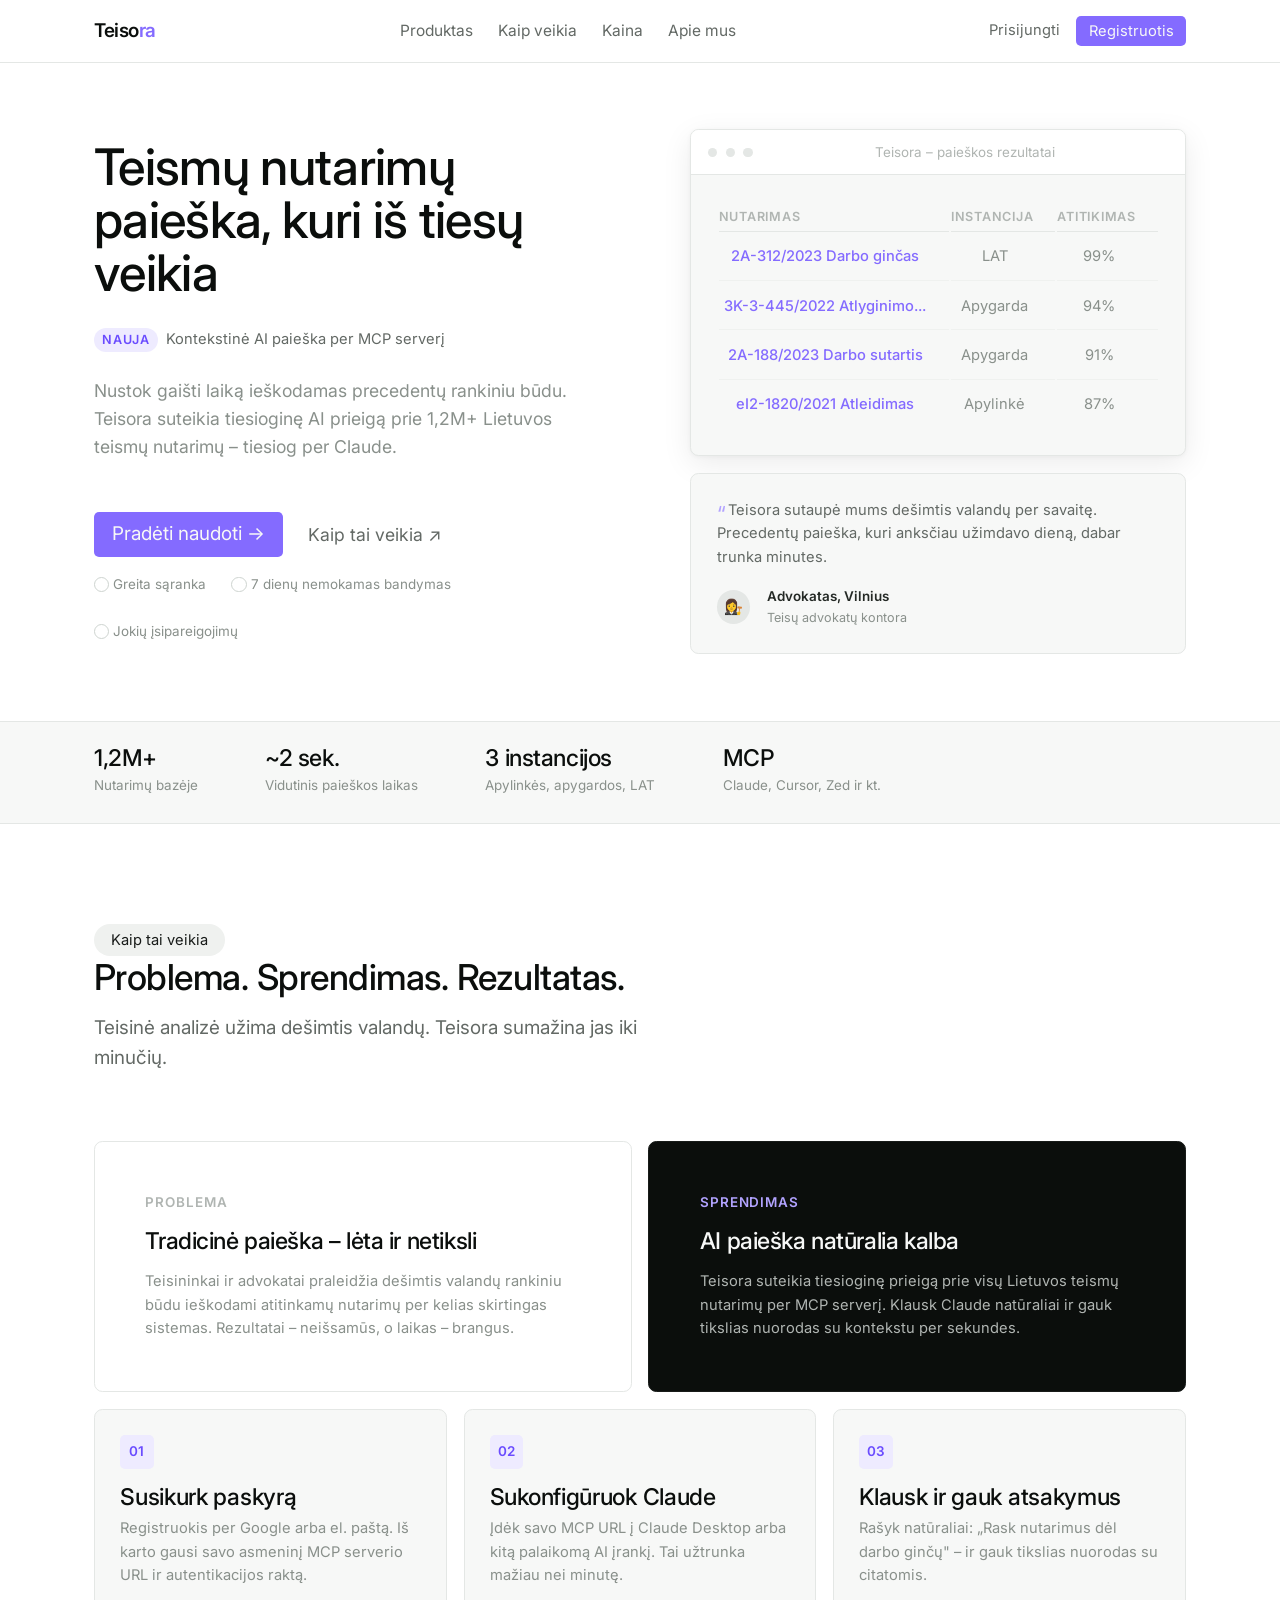
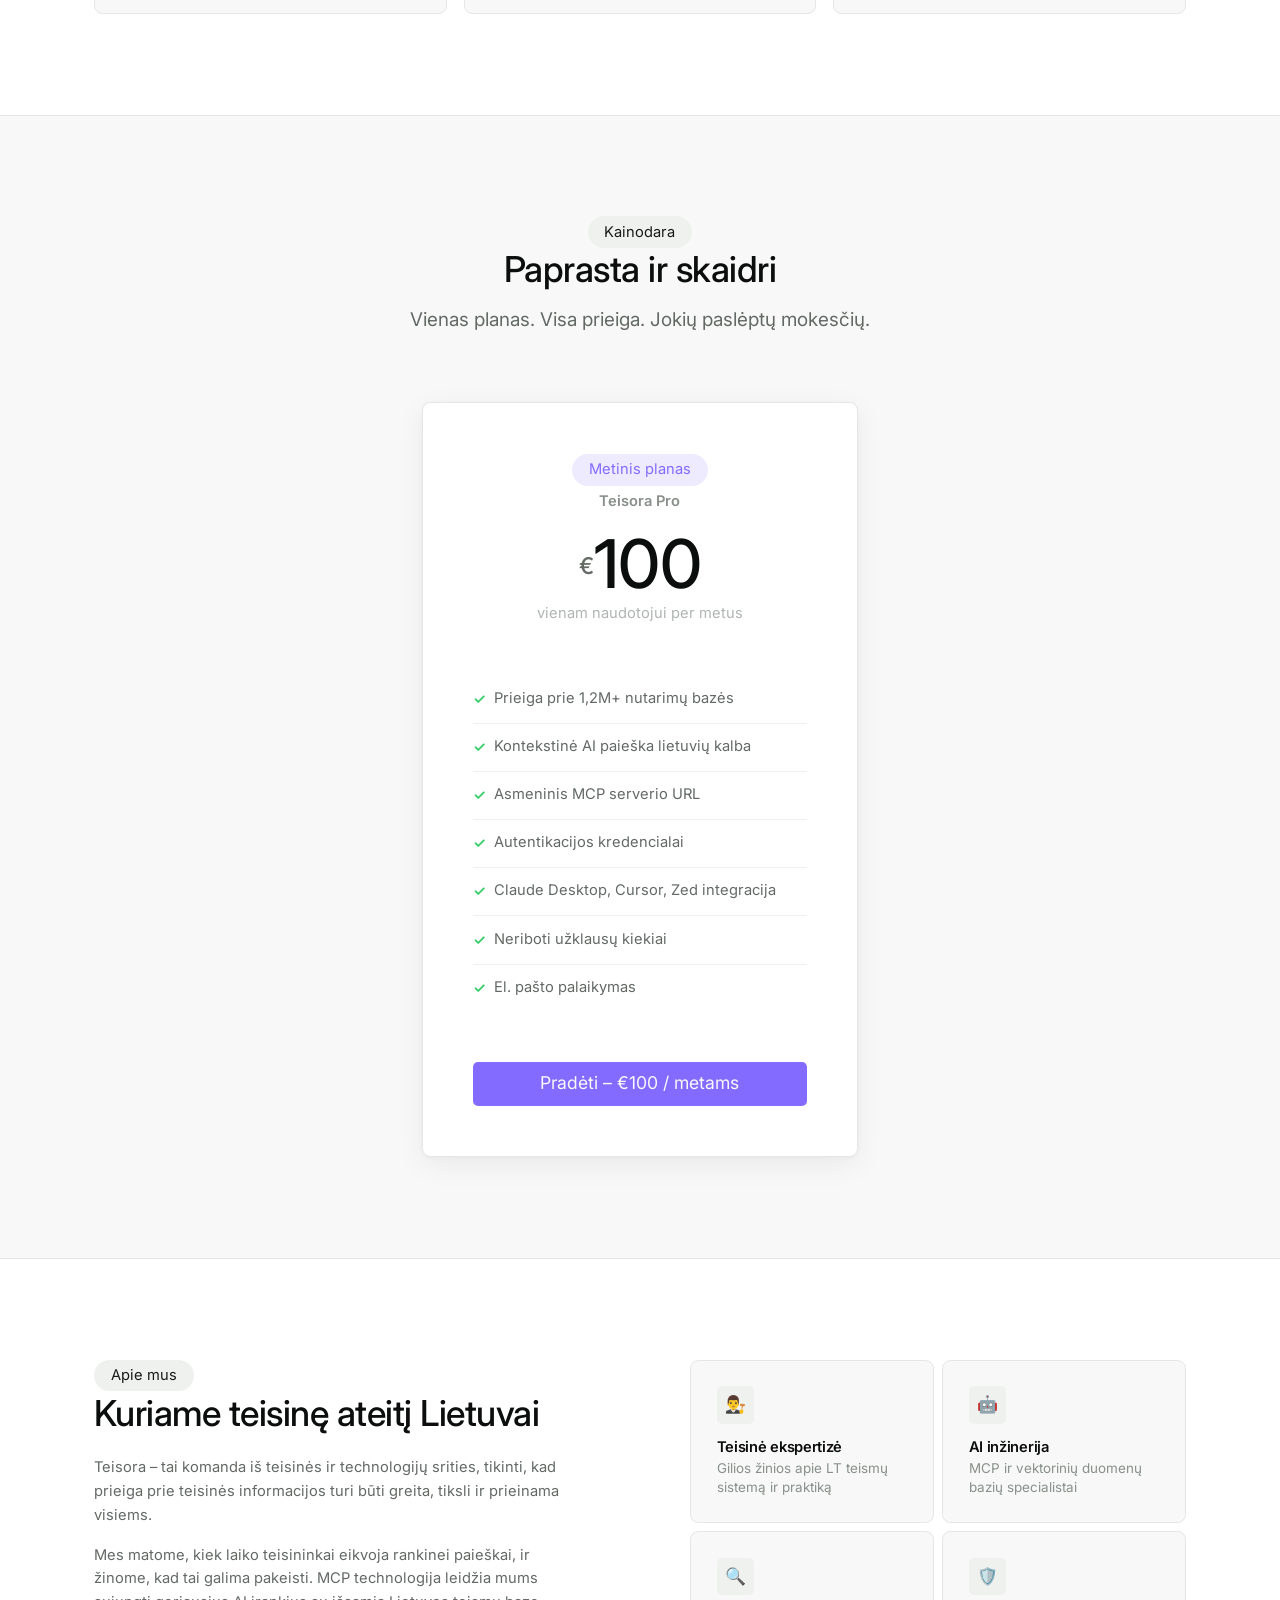
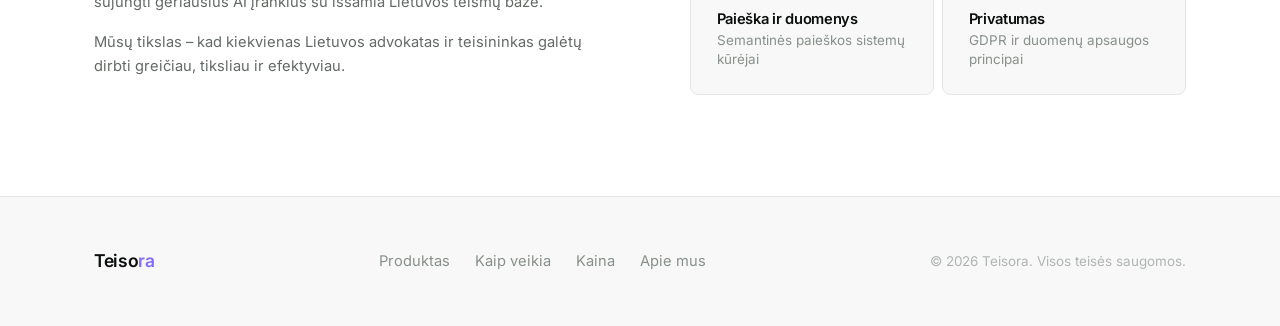
==== index.html @ 86b67340 "Add Teisora one-pager with Fathom-inspired design Landing page for Lithuanian court decisions AI sea" ====
<!DOCTYPE html>
<html lang="lt">
<head>
  <meta charset="UTF-8">
  <meta name="viewport" content="width=device-width, initial-scale=1.0">
  <title>Teisora – AI paieška Lietuvos teismų nutarimuose</title>
  <link rel="preconnect" href="https://fonts.googleapis.com">
  <link rel="preconnect" href="https://fonts.gstatic.com" crossorigin>
  <link href="https://fonts.googleapis.com/css2?family=Inter:wght@300;400;500;600&display=swap" rel="stylesheet">
  <style>
    /* ── FATHOM DESIGN TOKENS (tiksliai iš jų fathom.css) ─── */
    :root {
      --font-sans: 'Inter', -apple-system, sans-serif;
      --font-mono: 'Courier New', ui-monospace, monospace;

      --font-weight:       400;   /* jų 380 */
      --font-weight-light: 300;   /* jų 310 */
      --font-weight-h:     500;   /* jų 460 */
      --font-weight-bold:  600;   /* jų 510 */

      --time: 0.2s;

      --leading-xs: 1;
      --leading-sm: 1.4;
      --leading:    1.6;

      --font-size-xxs: 0.75rem;
      --font-size-xs:  0.8rem;
      --font-size-sm:  0.875rem;
      --font-size-alt: 0.925rem;
      --font-size:     1.05rem;
      --font-size-lg:  1.125rem;
      --font-size-h4:  1.375rem;
      --font-size-h3:  1.875rem;
      --font-size-h2:  2.125rem;
      --font-size-h1:  3rem;

      --space-xs:   0.025rem;
      --space-sm:   0.25rem;
      --space:      0.5rem;
      --space-md:   0.675rem;
      --space-lg:   1rem;
      --space-xl:   1.5rem;
      --space-2x:   3rem;
      --space-3x:   4rem;
      --space-4x:   6rem;
      --space-5x:  10rem;

      --border-sm: 1px;
      --border:    1px;
      --border-md: 2px;
      --border-lg: 4px;

      --border-rad-sm:  0.3rem;
      --border-rad:     0.5rem;
      --border-rad-full: 100rem;

      --rapper:    68rem;
      --rapper-sm: 32rem;
      --rapper-md: 48rem;

      /* FATHOM EXACT COLORS */
      --gray-0:  hsla(0,   0%,  100%, 1);
      --gray-1:  hsla(140, 8%,   97%, 1);
      --gray-2:  hsla(140, 6%,   94%, 1);
      --gray-3:  hsla(140, 6%,   90%, 1);
      --gray-4:  hsla(140, 6%,   82%, 1);
      --gray-5:  hsla(140, 3%,   70%, 1);
      --gray-6:  hsla(140, 3%,   55%, 1);
      --gray-7:  hsla(140, 3%,   40%, 1);
      --gray-8:  hsla(140, 6%,   20%, 1);
      --gray-9:  hsla(140, 6%,   15%, 1);
      --gray-10: hsla(140, 6%,   10%, 1);
      --gray-11: hsla(140, 10%,   5%, 1);

      --purple-2:    hsla(249, 100%, 96%, 1);
      --purple-3:    hsla(250, 100%, 92%, 1);
      --purple-4:    hsla(250, 100%, 87%, 1);
      --purple-5:    hsla(250, 100%, 82%, 1);
      --purple:      hsla(250, 100%, 75%, 1);
      --purple-7:    hsla(250, 100%, 71%, 1);
      --purple-8:    hsla(250, 100%, 65%, 1);
      --purple-9:    hsla(250,  70%, 50%, 1);
      --purple-10:   hsla(250,  70%, 35%, 1);
      --purple-fade: hsla(250, 100%, 75%, .2);

      --green:       hsla(140, 60%, 50%, 1);
      --green-fade:  hsla(140, 60%, 50%, .2);

      --drop: drop-shadow(0 2px 2px hsla(140,5%,15%,.2));
    }

    *, *::before, *::after {
      box-sizing: border-box; margin: 0; padding: 0;
      list-style: none; text-decoration: none;
      font-style: normal;
    }

    html {
      font-family: var(--font-sans);
      font-size: var(--font-size);
      font-weight: var(--font-weight);
      line-height: var(--leading);
      color: var(--gray-11);
      background: var(--gray-0);
      scroll-behavior: smooth;
      scroll-padding-top: 62px;
      -webkit-font-smoothing: antialiased;
    }

    /* ── TYPOGRAPHY ──────────────────────────────────── */
    h1, .h1 { font-size: var(--font-size-h1); letter-spacing: -0.04rem; }
    h2, .h2 { font-size: var(--font-size-h2); letter-spacing: -0.03rem; }
    h3, .h3 { font-size: var(--font-size-h3); letter-spacing: -0.025rem; }
    h4, .h4 { font-size: var(--font-size-h4); letter-spacing: -0.018rem; }

    h1, h2, h3, h4 {
      font-weight: var(--font-weight-h);
      line-height: var(--leading-xs);
      color: var(--gray-11);
    }

    p { line-height: var(--leading); color: var(--gray-7); }

    /* ── RAPPER (fathom container) ──────────────────── */
    .rapper {
      margin: auto; display: block;
      width: 100%; max-width: var(--rapper);
      padding: 0 var(--space-xl);
    }
    .rapper.sm { max-width: var(--rapper-sm); }
    .rapper.md { max-width: var(--rapper-md); }

    /* ── BUTTON BASE (tiksliai iš fathom.css) ─────── */
    .button {
      display: inline-block;
      padding: var(--space) var(--space-lg);
      border-radius: var(--border-rad-sm);
      border: var(--border) solid transparent;
      background: var(--purple-7);
      color: var(--gray-1);
      font-family: var(--font-sans);
      font-size: var(--font-size);
      font-weight: var(--font-weight);
      line-height: var(--leading-sm);
      white-space: nowrap;
      cursor: pointer;
      transition: background var(--time), color var(--time), border-color var(--time);
      text-decoration: none !important;
    }
    .button:hover {
      background: var(--purple-8);
      color: var(--gray-0);
    }
    .button.lg { font-size: var(--font-size-lg); }
    .button.sm { font-size: var(--font-size-sm); padding: var(--space-sm) var(--space-md); }

    /* .button.warn – secondary gray */
    .button.warn {
      background: var(--gray-2);
      color: var(--gray-7);
      border: var(--border) solid transparent;
    }
    .button.warn:hover { background: var(--gray-3); color: var(--gray-11); }

    /* .button.outline */
    .button.outline {
      background: transparent;
      border: var(--border-sm) solid var(--gray-4);
      color: var(--gray-8);
    }
    .button.outline:hover { border-color: var(--gray-6); color: var(--gray-11); }

    /* .button.alt – dark */
    .button.alt {
      background: var(--gray-9);
      color: var(--gray-1);
    }
    .button.alt:hover { background: var(--gray-8); color: var(--gray-0); }

    /* ── BADGE-BUTTON (pill eyebrow tags) ─────────── */
    .badge-button {
      display: inline-block;
      border-radius: var(--border-rad-full);
      padding: var(--space-sm) var(--space-lg);
      background: var(--gray-2);
      color: var(--gray-10);
      font-size: var(--font-size-sm);
      white-space: nowrap;
      text-decoration: none !important;
      transition: background var(--time), color var(--time);
      margin-bottom: var(--space-sm);
    }
    .badge-button.alt {
      background: var(--purple-2);
      color: var(--purple-7);
    }

    /* ── ELEMENT (input / textarea base) ──────────── */
    .element {
      display: block; width: 100%;
      padding: var(--space) var(--space-lg);
      border-radius: var(--border-rad-sm);
      border: var(--border) solid var(--gray-6);
      background: var(--gray-0);
      font-family: var(--font-sans);
      font-size: var(--font-size);
      font-weight: var(--font-weight);
      color: var(--gray-11);
      line-height: var(--leading-sm);
      transition: border var(--time), box-shadow var(--time);
      outline: none;
      -webkit-appearance: none;
    }
    .element::placeholder { color: var(--gray-5); opacity: 0.8; }
    .element:focus {
      border-color: var(--purple);
      box-shadow: 0 0 0 var(--border-lg) var(--gray-3);
    }

    /* ── NAV (.morph-nav style) ───────────────────── */
    header {
      position: fixed; top: 0; left: 0; right: 0; z-index: 100;
      background: var(--gray-0);
      border-bottom: var(--border-sm) solid var(--gray-3);
    }
    .site-header {
      display: flex; align-items: center; justify-content: space-between;
      height: 62px;
    }
    .header-logo {
      font-size: var(--font-size-lg);
      font-weight: var(--font-weight-bold);
      color: var(--gray-11);
      letter-spacing: -0.025rem;
    }
    .header-logo span { color: var(--purple-7); }

    .morph-nav { display: inline-flex; align-items: center; }
    .morph-nav-items {
      display: flex; align-items: center; gap: var(--space-xl);
    }
    .morph-nav-link {
      font-size: var(--font-size-alt);
      color: var(--gray-7);
      font-weight: var(--font-weight);
      padding: var(--space) 0;
      display: inline-flex; align-items: center;
      line-height: var(--leading-sm);
      white-space: nowrap;
      transition: color var(--time);
    }
    .morph-nav-link:hover { color: var(--gray-11); }

    .header-right { display: flex; align-items: center; gap: var(--space); }
    .sign-in {
      font-size: var(--font-size-sm);
      color: var(--gray-7);
      padding: var(--space-sm) var(--space);
      border-radius: var(--border-rad-sm);
      transition: color var(--time);
    }
    .sign-in:hover { color: var(--gray-11); }

    /* ── SECTIONS ─────────────────────────────────── */
    section { padding: var(--space-4x) 0; }
    section.alt { background: var(--gray-1); border-top: var(--border-sm) solid var(--gray-3); border-bottom: var(--border-sm) solid var(--gray-3); }

    /* ── HERO ─────────────────────────────────────── */
    #produktas {
      padding-top: calc(62px + var(--space-3x));
      padding-bottom: var(--space-3x);
      background: var(--gray-0);
    }
    .hero-grid {
      display: grid;
      grid-template-columns: 1fr 1fr;
      gap: var(--space-4x);
      align-items: center;
    }

    /* Left column */
    .hero-left h1 {
      font-size: clamp(2rem, 4vw, var(--font-size-h1));
      margin-bottom: var(--space-xl);
      line-height: 1.05;
    }
    .hero-news {
      display: inline-flex; align-items: center; gap: var(--space);
      margin-bottom: var(--space-xl);
      font-size: var(--font-size-sm);
      color: var(--gray-7);
    }
    .hero-news .new-tag {
      background: var(--purple-2); color: var(--purple-8);
      font-size: var(--font-size-xxs); font-weight: var(--font-weight-bold);
      padding: 0.1rem 0.5rem; border-radius: var(--border-rad-full);
      text-transform: uppercase; letter-spacing: 0.05em;
      flex-shrink: 0;
    }
    .hero-left p {
      font-size: var(--font-size);
      color: var(--gray-6);
      line-height: var(--leading);
      margin-bottom: var(--space-2x);
      max-width: 32rem;
    }
    .hero-btns {
      display: flex; gap: var(--space); flex-wrap: wrap; align-items: center;
      margin-bottom: var(--space-lg);
    }
    .btn-demo {
      display: inline-flex; align-items: center; gap: var(--space-sm);
      font-size: var(--font-size); font-weight: var(--font-weight);
      color: var(--gray-7);
      padding: var(--space) var(--space-lg);
      transition: color var(--time);
    }
    .btn-demo:hover { color: var(--gray-11); }
    .trust-signals {
      display: flex; gap: var(--space-xl); flex-wrap: wrap;
    }
    .trust-signals span {
      display: flex; align-items: center; gap: var(--space-sm);
      font-size: var(--font-size-xs); color: var(--gray-6);
    }
    .trust-signals span::before {
      content: '';
      display: inline-block; width: 0.9rem; height: 0.9rem;
      border: 1.5px solid var(--gray-4); border-radius: var(--border-rad-full);
      flex-shrink: 0;
    }

    /* Right column */
    .hero-right {
      display: flex; flex-direction: column; gap: var(--space-lg);
    }
    .hero-mockup {
      background: var(--gray-1);
      border: var(--border-sm) solid var(--gray-3);
      border-radius: var(--border-rad);
      overflow: hidden;
      box-shadow: 0 8px 30px hsla(0,0%,0%,.08), 0 1px 4px hsla(0,0%,0%,.04);
    }
    .mockup-bar {
      background: var(--gray-0);
      border-bottom: var(--border-sm) solid var(--gray-3);
      padding: var(--space-md) var(--space-lg);
      display: flex; align-items: center; gap: var(--space);
    }
    .mockup-dot {
      width: 0.55rem; height: 0.55rem;
      border-radius: var(--border-rad-full);
      background: var(--gray-3);
    }
    .mockup-title {
      font-size: var(--font-size-xs); color: var(--gray-5);
      flex: 1; text-align: center;
    }
    .mockup-body {
      padding: var(--space-xl);
      min-height: 220px;
      display: flex; align-items: center; justify-content: center;
      color: var(--gray-5); font-size: var(--font-size-xs); text-align: center;
    }
    .mockup-table { width: 100%; }
    .mockup-table th {
      font-size: var(--font-size-xxs); font-weight: var(--font-weight-bold);
      color: var(--gray-5); text-transform: uppercase; letter-spacing: 0.06em;
      padding: var(--space-sm) var(--space-lg) var(--space-sm) 0;
      text-align: left; border-bottom: var(--border-sm) solid var(--gray-3);
    }
    .mockup-table td {
      font-size: var(--font-size-sm); color: var(--gray-8);
      padding: var(--space-md) var(--space-lg) var(--space-md) 0;
      border-bottom: var(--border-sm) solid var(--gray-2);
    }
    .mockup-table td:not(:first-child) { color: var(--gray-6); }
    .mockup-table tr:last-child td { border-bottom: none; }
    .td-url { color: var(--purple-7) !important; font-weight: var(--font-weight-h); }

    /* Testimonial */
    .hero-quote {
      background: var(--gray-1);
      border: var(--border-sm) solid var(--gray-3);
      border-radius: var(--border-rad);
      padding: var(--space-xl);
    }
    .hero-quote blockquote {
      font-size: var(--font-size-sm); color: var(--gray-7);
      line-height: var(--leading); margin-bottom: var(--space-lg);
    }
    .hero-quote blockquote::before { content: '\201C'; color: var(--purple-5); font-size: 1.5em; line-height: 0; vertical-align: -0.3em; margin-right: 0.1em; }
    .quote-author { display: flex; align-items: center; gap: var(--space-lg); }
    .quote-av {
      width: 2rem; height: 2rem; border-radius: var(--border-rad-full);
      background: var(--gray-3); flex-shrink: 0;
      display: flex; align-items: center; justify-content: center;
      font-size: 0.9rem;
    }
    .quote-name { font-size: var(--font-size-xs); font-weight: var(--font-weight-bold); color: var(--gray-9); }
    .quote-org  { font-size: var(--font-size-xxs); color: var(--gray-6); }

    /* ── STATS ────────────────────────────────────── */
    .stats-band {
      background: var(--gray-1);
      border-top: var(--border-sm) solid var(--gray-3);
      border-bottom: var(--border-sm) solid var(--gray-3);
      padding: var(--space-xl) 0;
    }
    .stats-row {
      display: flex; gap: var(--space-3x); flex-wrap: wrap; align-items: center;
    }
    .stat-item strong {
      display: block;
      font-size: var(--font-size-h4);
      font-weight: var(--font-weight-h);
      color: var(--gray-11);
      letter-spacing: -0.025rem;
      line-height: var(--leading-xs);
    }
    .stat-item span {
      font-size: var(--font-size-xs);
      color: var(--gray-6);
    }

    /* ── HOW IT WORKS ─────────────────────────────── */
    #kaip-veikia { background: var(--gray-0); }
    .section-head { margin-bottom: var(--space-3x); }
    .section-head h2 { margin-bottom: var(--space-lg); }
    .section-head p { font-size: var(--font-size-lg); max-width: 34rem; }

    /* Problem / Solution cards */
    .two-col { display: grid; grid-template-columns: 1fr 1fr; gap: var(--space-lg); margin-bottom: var(--space-lg); }
    .three-col { display: grid; grid-template-columns: repeat(3, 1fr); gap: var(--space-lg); }

    .card {
      padding: var(--space-2x);
      border: var(--border-sm) solid var(--gray-3);
      border-radius: var(--border-rad);
      background: var(--gray-0);
    }
    .card.dark {
      background: var(--gray-11);
      border-color: var(--gray-10);
    }
    .card-label {
      font-size: var(--font-size-xs);
      font-weight: var(--font-weight-bold);
      letter-spacing: 0.07em;
      text-transform: uppercase;
      color: var(--gray-5);
      display: block;
      margin-bottom: var(--space-lg);
    }
    .card.dark .card-label { color: var(--purple-5); }
    .card h3 { font-size: var(--font-size-h4); margin-bottom: var(--space-lg); }
    .card.dark h3 { color: var(--gray-1); }
    .card p { font-size: var(--font-size-sm); line-height: var(--leading); color: var(--gray-6); }
    .card.dark p { color: var(--gray-5); }

    /* Step cards */
    .step-card {
      padding: var(--space-xl);
      border: var(--border-sm) solid var(--gray-3);
      border-radius: var(--border-rad);
      background: var(--gray-1);
    }
    .step-num {
      display: inline-flex; align-items: center; justify-content: center;
      width: 2rem; height: 2rem;
      background: var(--purple-2); color: var(--purple-8);
      border-radius: var(--border-rad-sm);
      font-size: var(--font-size-xs);
      font-weight: var(--font-weight-bold);
      margin-bottom: var(--space-lg);
    }
    .step-card h4 { margin-bottom: var(--space); font-size: var(--font-size-h4); }
    .step-card p { font-size: var(--font-size-sm); color: var(--gray-6); }

    /* ── PRICING ──────────────────────────────────── */
    #kaina { background: var(--gray-1); }
    .pricing-wrap { max-width: 26rem; margin: 0 auto; }
    .plan-card {
      background: var(--gray-0);
      border: var(--border-sm) solid var(--gray-3);
      border-radius: var(--border-rad);
      padding: var(--space-2x);
      text-align: center;
      box-shadow: 0 8px 30px hsla(0,0%,0%,.06), 0 1px 4px hsla(0,0%,0%,.03);
    }
    .plan-name {
      font-size: var(--font-size-sm);
      font-weight: var(--font-weight-bold);
      color: var(--gray-6);
      margin-bottom: var(--space-lg);
    }
    .plan-price { line-height: 1; margin-bottom: var(--space-sm); }
    .plan-price .sym {
      font-size: var(--font-size-h4);
      font-weight: var(--font-weight-h);
      color: var(--gray-7);
      vertical-align: 14px;
      line-height: 1;
    }
    .plan-price .amt {
      font-size: 4rem;
      font-weight: var(--font-weight-h);
      color: var(--gray-11);
      letter-spacing: -0.05rem;
    }
    .plan-period {
      font-size: var(--font-size-sm);
      color: var(--gray-5);
      margin-bottom: var(--space-2x);
    }
    .plan-list { text-align: left; margin-bottom: var(--space-2x); }
    .plan-list li {
      display: flex; align-items: flex-start; gap: var(--space);
      padding: var(--space-md) 0;
      font-size: var(--font-size-sm);
      color: var(--gray-7);
      border-bottom: var(--border-sm) solid var(--gray-2);
    }
    .plan-list li:last-child { border-bottom: none; }
    .plan-list li::before {
      content: '✓';
      color: var(--green);
      font-weight: var(--font-weight-bold);
      flex-shrink: 0;
      margin-top: 1px;
    }

    /* ── ABOUT ────────────────────────────────────── */
    #apie-mus { background: var(--gray-0); }
    .about-grid { display: grid; grid-template-columns: 1fr 1fr; gap: var(--space-4x); align-items: start; }
    .about-text h2 { margin-bottom: var(--space-xl); }
    .about-text p { font-size: var(--font-size-sm); margin-bottom: var(--space-lg); }
    .team-grid { display: grid; grid-template-columns: 1fr 1fr; gap: var(--space); }
    .team-card {
      padding: var(--space-xl);
      background: var(--gray-1);
      border: var(--border-sm) solid var(--gray-3);
      border-radius: var(--border-rad);
    }
    .team-av {
      width: 2.25rem; height: 2.25rem;
      background: var(--gray-2); border-radius: var(--border-rad-sm);
      display: flex; align-items: center; justify-content: center;
      font-size: 1rem; margin-bottom: var(--space-lg);
    }
    .team-card h4 { font-size: var(--font-size-sm); font-weight: var(--font-weight-bold); margin-bottom: var(--space-sm); }
    .team-card p { font-size: var(--font-size-xs); color: var(--gray-6); line-height: var(--leading-sm); }

    /* ── FOOTER ───────────────────────────────────── */
    footer {
      background: var(--gray-1);
      border-top: var(--border-sm) solid var(--gray-3);
      padding: var(--space-2x) 0;
    }
    .footer-row {
      display: flex; align-items: center; justify-content: space-between;
      flex-wrap: wrap; gap: var(--space-lg);
    }
    .f-logo { font-size: var(--font-size); font-weight: var(--font-weight-bold); color: var(--gray-11); letter-spacing: -0.02rem; }
    .f-logo span { color: var(--purple-7); }
    .f-links { display: flex; gap: var(--space-xl); flex-wrap: wrap; }
    .f-links a { font-size: var(--font-size-sm); color: var(--gray-6); transition: color var(--time); }
    .f-links a:hover { color: var(--gray-11); }
    .f-copy { font-size: var(--font-size-xs); color: var(--gray-5); }

    /* ── MODAL OVERLAY (pure CSS :target) ────────── */
    .overlay {
      display: none; position: fixed; inset: 0; z-index: 500;
      background: hsla(140, 10%, 5%, .55);
      backdrop-filter: blur(2px);
      align-items: center; justify-content: center; padding: var(--space-lg);
    }
    .overlay:target { display: flex; }

    .modal-box {
      background: var(--gray-0);
      border: var(--border-sm) solid var(--gray-3);
      border-radius: var(--border-rad);
      padding: var(--space-2x);
      width: 100%; max-width: 26rem;
      position: relative;
      box-shadow: 0 16px 48px hsla(140,10%,5%,.15), 0 2px 8px hsla(140,10%,5%,.08);
    }
    .modal-x {
      position: absolute; top: var(--space-lg); right: var(--space-lg);
      width: 1.75rem; height: 1.75rem;
      background: var(--gray-2); border-radius: var(--border-rad-sm);
      display: flex; align-items: center; justify-content: center;
      color: var(--gray-6); font-size: var(--font-size-xs);
      font-weight: var(--font-weight-bold);
      transition: background var(--time);
    }
    .modal-x:hover { background: var(--gray-3); }
    .modal-box h2 { font-size: var(--font-size-h4); margin-bottom: var(--space-sm); }
    .modal-sub { font-size: var(--font-size-sm); color: var(--gray-6); margin-bottom: var(--space-2x); }

    .btn-google {
      display: flex; align-items: center; justify-content: center; gap: var(--space-md);
      width: 100%; padding: var(--space) var(--space-lg);
      border: var(--border-sm) solid var(--gray-3);
      border-radius: var(--border-rad-sm);
      font-size: var(--font-size-sm); font-weight: var(--font-weight);
      color: var(--gray-7); background: var(--gray-0);
      margin-bottom: var(--space-lg);
      transition: border-color var(--time), background var(--time);
    }
    .btn-google:hover { border-color: var(--gray-5); background: var(--gray-1); }

    .sep {
      display: flex; align-items: center; gap: var(--space-lg);
      font-size: var(--font-size-xs); color: var(--gray-5);
      margin: var(--space-lg) 0;
    }
    .sep::before, .sep::after { content: ''; flex: 1; height: 1px; background: var(--gray-3); }

    .field { margin-bottom: var(--space-lg); }
    .field label {
      display: block; font-size: var(--font-size-xs);
      font-weight: var(--font-weight-bold); color: var(--gray-8);
      margin-bottom: var(--space-sm);
    }
    .modal-foot { font-size: var(--font-size-xs); color: var(--gray-5); text-align: center; margin-top: var(--space-lg); }
    .modal-foot a { color: var(--gray-7); font-weight: var(--font-weight-bold); }

    /* Dashboard */
    #dashboard .modal-box { max-width: 34rem; max-height: 92vh; overflow-y: auto; }
    .dash-s { margin-bottom: var(--space-xl); }
    .dash-label {
      font-size: var(--font-size-xxs); font-weight: var(--font-weight-bold);
      letter-spacing: 0.08em; text-transform: uppercase;
      color: var(--gray-5); display: block; margin-bottom: var(--space-md);
    }
    .code-box {
      background: var(--gray-11); color: var(--purple-4);
      font-family: var(--font-mono); font-size: var(--font-size-xs);
      padding: var(--space-lg); border-radius: var(--border-rad-sm);
      word-break: break-all; line-height: var(--leading);
    }
    .usage-track { background: var(--gray-2); border-radius: var(--border-rad-full); height: 6px; margin-top: var(--space); overflow: hidden; }
    .usage-fill { background: var(--green); height: 100%; width: 23%; border-radius: var(--border-rad-full); }
    .usage-meta { display: flex; justify-content: space-between; font-size: var(--font-size-xs); color: var(--gray-6); margin-top: var(--space-sm); }
    .cfg-list { counter-reset: c; }
    .cfg-list li {
      counter-increment: c;
      display: flex; gap: var(--space-md); align-items: flex-start;
      padding: var(--space-sm) 0; font-size: var(--font-size-sm); color: var(--gray-7); line-height: var(--leading-sm);
    }
    .cfg-list li::before {
      content: counter(c);
      background: var(--gray-2); color: var(--gray-7);
      min-width: 1.3rem; height: 1.3rem;
      border-radius: var(--border-rad-sm);
      display: flex; align-items: center; justify-content: center;
      font-size: var(--font-size-xxs); font-weight: var(--font-weight-bold); flex-shrink: 0;
    }
    code {
      background: var(--gray-2); color: var(--gray-8);
      padding: 0.08rem 0.3rem; border-radius: var(--border-rad-sm);
      font-size: var(--font-size-xs); font-family: var(--font-mono);
    }

    /* ── RESPONSIVE ──────────────────────────────── */
    @media (max-width: 720px) {
      .hero-grid, .two-col, .three-col, .about-grid, .team-grid { grid-template-columns: 1fr; }
      .hero-grid { gap: var(--space-2x); }
      .about-grid { gap: 2rem; }
      .morph-nav-items .morph-nav-link:not(:last-child) { display: none; }
      .stats-row { gap: var(--space-xl); }
      .trust-signals { gap: var(--space-lg); }
    }
    @media (max-width: 480px) {
      :root { --space-4x: 4rem; }
      .rapper { padding: 0 var(--space-lg); }
    }
  </style>
</head>
<body>

<!-- ═══ HEADER ════════════════════════════════════════════════════ -->
<header>
  <div class="rapper">
    <div class="site-header">
      <a href="#produktas" class="header-logo">Teiso<span>ra</span></a>

      <nav class="morph-nav">
        <div class="morph-nav-items">
          <a href="#produktas"  class="morph-nav-link">Produktas</a>
          <a href="#kaip-veikia" class="morph-nav-link">Kaip veikia</a>
          <a href="#kaina"      class="morph-nav-link">Kaina</a>
          <a href="#apie-mus"   class="morph-nav-link">Apie mus</a>
        </div>
      </nav>

      <div class="header-right">
        <a href="#dashboard"   class="sign-in">Prisijungti</a>
        <a href="#registracija" class="button sm">Registruotis</a>
      </div>
    </div>
  </div>
</header>

<!-- ═══ HERO ══════════════════════════════════════════════════════ -->
<section id="produktas">
  <div class="rapper">
    <div class="hero-grid">

      <!-- LEFT: text -->
      <div class="hero-left">
        <h1>Teismų nutarimų paieška, kuri iš tiesų veikia</h1>

        <div class="hero-news">
          <span class="new-tag">Nauja</span>
          Kontekstinė AI paieška per MCP serverį
        </div>

        <p>Nustok gaišti laiką ieškodamas precedentų rankiniu būdu. Teisora suteikia tiesioginę AI prieigą prie 1,2M+ Lietuvos teismų nutarimų – tiesiog per Claude.</p>

        <div class="hero-btns">
          <a href="#registracija" class="button lg">Pradėti naudoti →</a>
          <a href="#kaip-veikia"  class="btn-demo">Kaip tai veikia ↗</a>
        </div>

        <div class="trust-signals">
          <span>Greita sąranka</span>
          <span>7 dienų nemokamas bandymas</span>
          <span>Jokių įsipareigojimų</span>
        </div>
      </div>

      <!-- RIGHT: mockup + quote -->
      <div class="hero-right">
        <div class="hero-mockup">
          <div class="mockup-bar">
            <div class="mockup-dot"></div>
            <div class="mockup-dot"></div>
            <div class="mockup-dot"></div>
            <span class="mockup-title">Teisora – paieškos rezultatai</span>
          </div>
          <div class="mockup-body">
            <table class="mockup-table">
              <thead>
                <tr>
                  <th>Nutarimas</th>
                  <th>Instancija</th>
                  <th>Atitikimas</th>
                </tr>
              </thead>
              <tbody>
                <tr>
                  <td class="td-url">2A-312/2023 Darbo ginčas</td>
                  <td>LAT</td>
                  <td>99%</td>
                </tr>
                <tr>
                  <td class="td-url">3K-3-445/2022 Atlyginimo...</td>
                  <td>Apygarda</td>
                  <td>94%</td>
                </tr>
                <tr>
                  <td class="td-url">2A-188/2023 Darbo sutartis</td>
                  <td>Apygarda</td>
                  <td>91%</td>
                </tr>
                <tr>
                  <td class="td-url">eI2-1820/2021 Atleidimas</td>
                  <td>Apylinkė</td>
                  <td>87%</td>
                </tr>
              </tbody>
            </table>
          </div>
        </div>

        <div class="hero-quote">
          <blockquote>Teisora sutaupė mums dešimtis valandų per savaitę. Precedentų paieška, kuri anksčiau užimdavo dieną, dabar trunka minutes.</blockquote>
          <div class="quote-author">
            <div class="quote-av">👩‍⚖️</div>
            <div>
              <div class="quote-name">Advokatas, Vilnius</div>
              <div class="quote-org">Teisų advokatų kontora</div>
            </div>
          </div>
        </div>
      </div>

    </div>
  </div>
</section>

<!-- ═══ STATS ═════════════════════════════════════════════════════ -->
<div class="stats-band">
  <div class="rapper">
    <div class="stats-row">
      <div class="stat-item"><strong>1,2M+</strong><span>Nutarimų bazėje</span></div>
      <div class="stat-item"><strong>~2 sek.</strong><span>Vidutinis paieškos laikas</span></div>
      <div class="stat-item"><strong>3 instancijos</strong><span>Apylinkės, apygardos, LAT</span></div>
      <div class="stat-item"><strong>MCP</strong><span>Claude, Cursor, Zed ir kt.</span></div>
    </div>
  </div>
</div>

<!-- ═══ KAIP VEIKIA ═══════════════════════════════════════════════ -->
<section id="kaip-veikia">
  <div class="rapper">

    <div class="section-head">
      <div class="badge-button">Kaip tai veikia</div>
      <h2>Problema. Sprendimas. Rezultatas.</h2>
      <p>Teisinė analizė užima dešimtis valandų. Teisora sumažina jas iki minučių.</p>
    </div>

    <div class="two-col">
      <div class="card">
        <span class="card-label">Problema</span>
        <h3>Tradicinė paieška – lėta ir netiksli</h3>
        <p>Teisininkai ir advokatai praleidžia dešimtis valandų rankiniu būdu ieškodami atitinkamų nutarimų per kelias skirtingas sistemas. Rezultatai – neišsamūs, o laikas – brangus.</p>
      </div>
      <div class="card dark">
        <span class="card-label">Sprendimas</span>
        <h3>AI paieška natūralia kalba</h3>
        <p>Teisora suteikia tiesioginę prieigą prie visų Lietuvos teismų nutarimų per MCP serverį. Klausk Claude natūraliai ir gauk tikslias nuorodas su kontekstu per sekundes.</p>
      </div>
    </div>

    <div class="three-col">
      <div class="step-card">
        <div class="step-num">01</div>
        <h4>Susikurk paskyrą</h4>
        <p>Registruokis per Google arba el. paštą. Iš karto gausi savo asmeninį MCP serverio URL ir autentikacijos raktą.</p>
      </div>
      <div class="step-card">
        <div class="step-num">02</div>
        <h4>Sukonfigūruok Claude</h4>
        <p>Įdėk savo MCP URL į Claude Desktop arba kitą palaikomą AI įrankį. Tai užtrunka mažiau nei minutę.</p>
      </div>
      <div class="step-card">
        <div class="step-num">03</div>
        <h4>Klausk ir gauk atsakymus</h4>
        <p>Rašyk natūraliai: „Rask nutarimus dėl darbo ginčų" – ir gauk tikslias nuorodas su citatomis.</p>
      </div>
    </div>

  </div>
</section>

<!-- ═══ KAINA ══════════════════════════════════════════════════════ -->
<section id="kaina" class="alt">
  <div class="rapper">
    <div class="section-head" style="text-align:center">
      <div class="badge-button">Kainodara</div>
      <h2>Paprasta ir skaidri</h2>
      <p style="margin:0 auto">Vienas planas. Visa prieiga. Jokių paslėptų mokesčių.</p>
    </div>
    <div class="pricing-wrap">
      <div class="plan-card">
        <div class="badge-button alt">Metinis planas</div>
        <p class="plan-name">Teisora Pro</p>
        <div class="plan-price">
          <span class="sym">€</span><span class="amt">100</span>
        </div>
        <p class="plan-period">vienam naudotojui per metus</p>
        <ul class="plan-list">
          <li>Prieiga prie 1,2M+ nutarimų bazės</li>
          <li>Kontekstinė AI paieška lietuvių kalba</li>
          <li>Asmeninis MCP serverio URL</li>
          <li>Autentikacijos kredencialai</li>
          <li>Claude Desktop, Cursor, Zed integracija</li>
          <li>Neriboti užklausų kiekiai</li>
          <li>El. pašto palaikymas</li>
        </ul>
        <a href="#registracija" class="button" style="display:block;width:100%;text-align:center">Pradėti – €100 / metams</a>
      </div>
    </div>
  </div>
</section>

<!-- ═══ APIE MUS ═══════════════════════════════════════════════════ -->
<section id="apie-mus">
  <div class="rapper">
    <div class="about-grid">
      <div class="about-text">
        <div class="badge-button">Apie mus</div>
        <h2>Kuriame teisinę ateitį Lietuvai</h2>
        <p>Teisora – tai komanda iš teisinės ir technologijų srities, tikinti, kad prieiga prie teisinės informacijos turi būti greita, tiksli ir prieinama visiems.</p>
        <p>Mes matome, kiek laiko teisininkai eikvoja rankinei paieškai, ir žinome, kad tai galima pakeisti. MCP technologija leidžia mums sujungti geriausius AI įrankius su išsamia Lietuvos teismų baze.</p>
        <p>Mūsų tikslas – kad kiekvienas Lietuvos advokatas ir teisininkas galėtų dirbti greičiau, tiksliau ir efektyviau.</p>
      </div>
      <div class="team-grid">
        <div class="team-card">
          <div class="team-av">👨‍⚖️</div>
          <h4>Teisinė ekspertizė</h4>
          <p>Gilios žinios apie LT teismų sistemą ir praktiką</p>
        </div>
        <div class="team-card">
          <div class="team-av">🤖</div>
          <h4>AI inžinerija</h4>
          <p>MCP ir vektorinių duomenų bazių specialistai</p>
        </div>
        <div class="team-card">
          <div class="team-av">🔍</div>
          <h4>Paieška ir duomenys</h4>
          <p>Semantinės paieškos sistemų kūrėjai</p>
        </div>
        <div class="team-card">
          <div class="team-av">🛡️</div>
          <h4>Privatumas</h4>
          <p>GDPR ir duomenų apsaugos principai</p>
        </div>
      </div>
    </div>
  </div>
</section>

<!-- ═══ FOOTER ═════════════════════════════════════════════════════ -->
<footer>
  <div class="rapper">
    <div class="footer-row">
      <a href="#produktas" class="f-logo">Teiso<span>ra</span></a>
      <div class="f-links">
        <a href="#produktas">Produktas</a>
        <a href="#kaip-veikia">Kaip veikia</a>
        <a href="#kaina">Kaina</a>
        <a href="#apie-mus">Apie mus</a>
      </div>
      <p class="f-copy">© 2026 Teisora. Visos teisės saugomos.</p>
    </div>
  </div>
</footer>

<!-- ═══════════════════════════════════════════════════════════════
     MODAL: REGISTRACIJA
════════════════════════════════════════════════════════════════ -->
<div id="registracija" class="overlay">
  <div class="modal-box">
    <a href="#produktas" class="modal-x">✕</a>
    <h2>Pradėti naudoti</h2>
    <p class="modal-sub">Susikurk paskyrą ir gauk prieigą per 2 minutes</p>

    <a href="#dashboard" class="btn-google">
      <svg width="16" height="16" viewBox="0 0 24 24" aria-hidden="true">
        <path fill="#4285F4" d="M22.56 12.25c0-.78-.07-1.53-.2-2.25H12v4.26h5.92c-.26 1.37-1.04 2.53-2.21 3.31v2.77h3.57c2.08-1.92 3.28-4.74 3.28-8.09z"/>
        <path fill="#34A853" d="M12 23c2.97 0 5.46-.98 7.28-2.66l-3.57-2.77c-.98.66-2.23 1.06-3.71 1.06-2.86 0-5.29-1.93-6.16-4.53H2.18v2.84C3.99 20.53 7.7 23 12 23z"/>
        <path fill="#FBBC05" d="M5.84 14.09c-.22-.66-.35-1.36-.35-2.09s.13-1.43.35-2.09V7.07H2.18C1.43 8.55 1 10.22 1 12s.43 3.45 1.18 4.93l2.85-2.22.81-.62z"/>
        <path fill="#EA4335" d="M12 5.38c1.62 0 3.06.56 4.21 1.64l3.15-3.15C17.45 2.09 14.97 1 12 1 7.7 1 3.99 3.47 2.18 7.07l3.66 2.84c.87-2.6 3.3-4.53 6.16-4.53z"/>
      </svg>
      Tęsti su Google
    </a>

    <div class="sep">arba</div>

    <div class="field">
      <label for="r-email">El. paštas</label>
      <input id="r-email" type="email" class="element" placeholder="vardas@advokatai.lt">
    </div>
    <div class="field">
      <label for="r-pw">Slaptažodis</label>
      <input id="r-pw" type="password" class="element" placeholder="Sukurkite slaptažodį">
    </div>
    <a href="#dashboard" class="button" style="display:block;width:100%;text-align:center;margin-top:var(--space-lg)">Registruotis</a>
    <p class="modal-foot">Jau turi paskyrą? <a href="#dashboard">Prisijungti</a></p>
  </div>
</div>

<!-- ═══════════════════════════════════════════════════════════════
     MODAL: DASHBOARD
════════════════════════════════════════════════════════════════ -->
<div id="dashboard" class="overlay">
  <div class="modal-box">
    <a href="#produktas" class="modal-x">✕</a>
    <h2>Mano paskyra</h2>
    <p class="modal-sub">vardas@advokatai.lt · Teisora Pro · galioja iki 2027-06-12</p>

    <div class="dash-s">
      <span class="dash-label">MCP serverio URL</span>
      <div class="code-box">https://mcp.teisora.lt/v1/sse?token=sk-teisora-xxxxxxxxxxxx</div>
    </div>

    <div class="dash-s">
      <span class="dash-label">Autentikacijos raktas</span>
      <div class="code-box">sk-teisora-xxxxxxxxxxxxxxxxxxxxxxxxxxxx</div>
    </div>

    <div class="dash-s">
      <span class="dash-label">Užklausų kiekis šį mėnesį</span>
      <div class="usage-track"><div class="usage-fill"></div></div>
      <div class="usage-meta"><span>230 panaudota</span><span>Neribota</span></div>
    </div>

    <div class="dash-s">
      <span class="dash-label">Konfigūracija Claude Desktop</span>
      <ol class="cfg-list">
        <li>Atidaryk Claude Desktop → Settings → Developer → Edit Config</li>
        <li>Įkopijuok šį JSON į <code>claude_desktop_config.json</code> ir įdėk savo raktą</li>
        <li>Iš naujo paleisk Claude Desktop</li>
        <li>Klausk ir gauk tikslias nuorodas į nutarimus</li>
      </ol>
      <div class="code-box" style="margin-top:var(--space-md); font-size:0.72rem">{
  "mcpServers": {
    "teisora": {
      "url": "https://mcp.teisora.lt/v1/sse",
      "headers": {
        "Authorization": "Bearer sk-teisora-xxx"
      }
    }
  }
}</div>
    </div>
  </div>
</div>

</body>
</html>
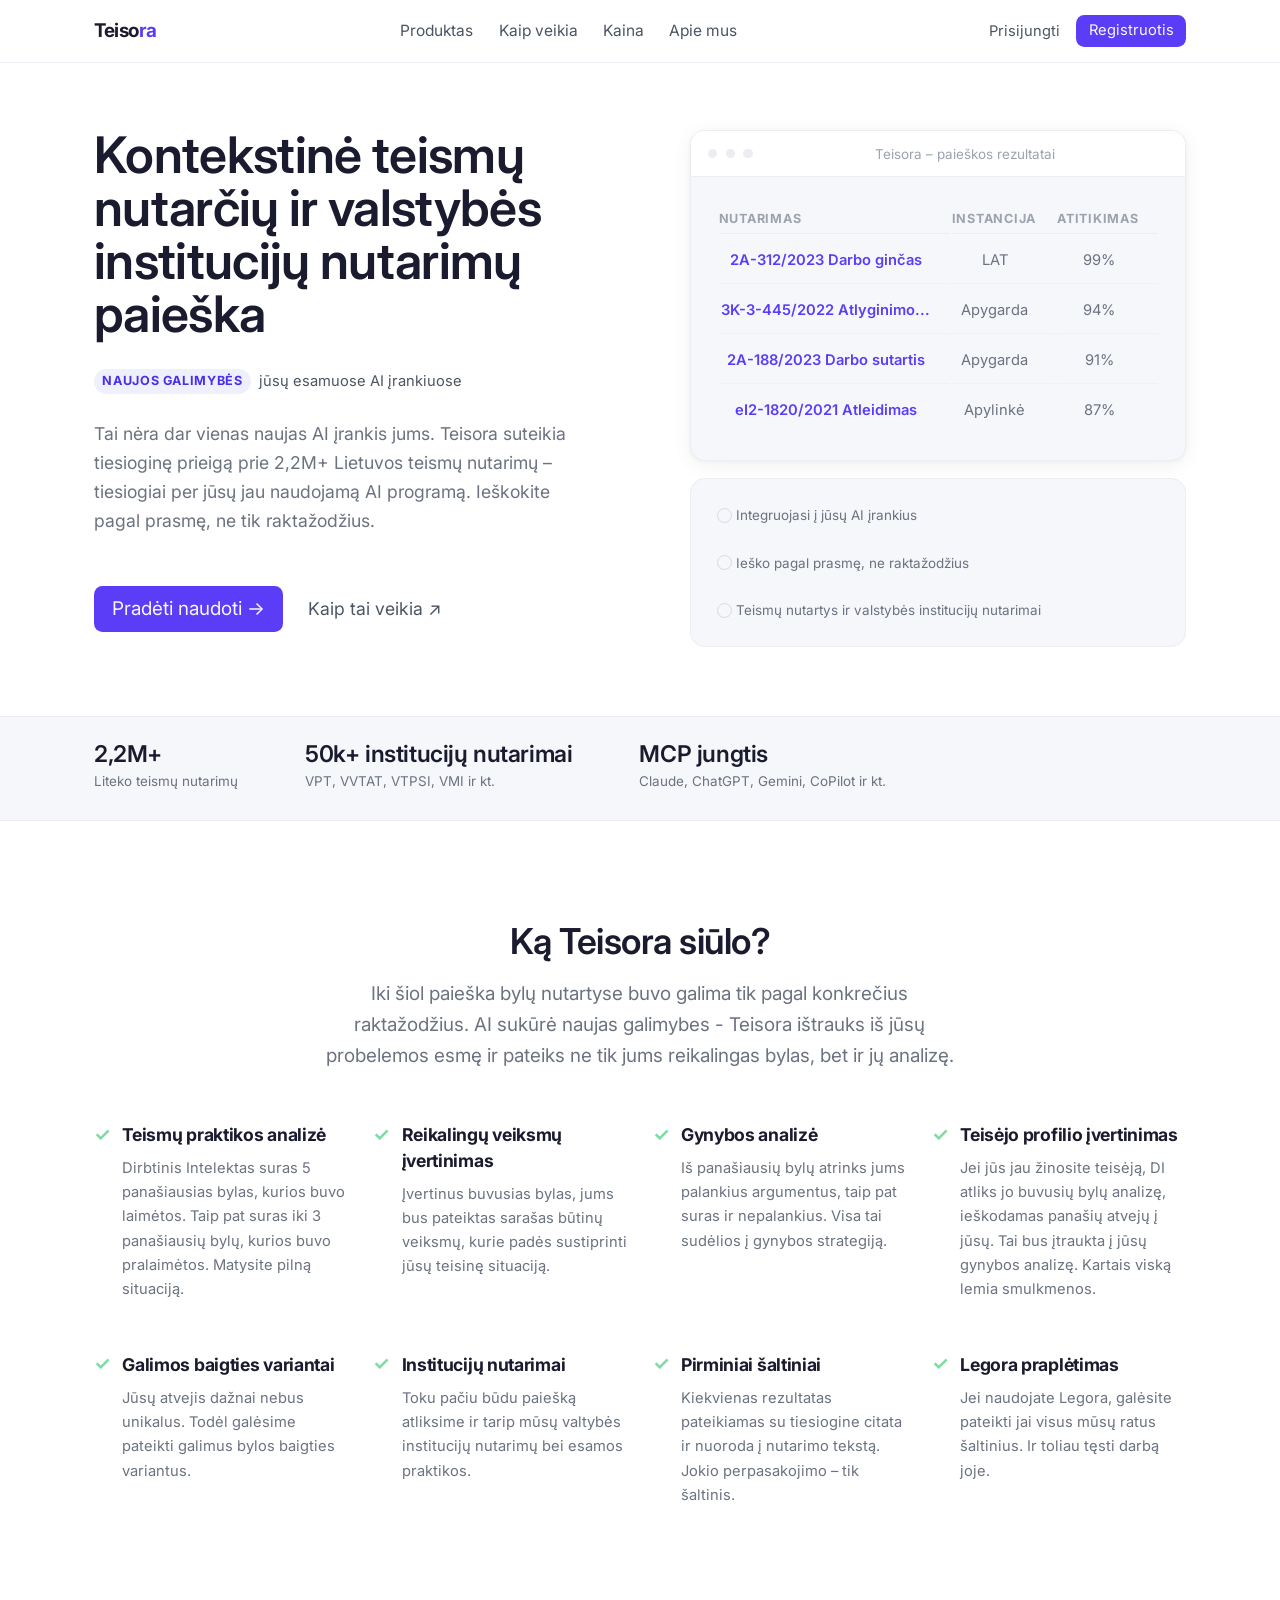
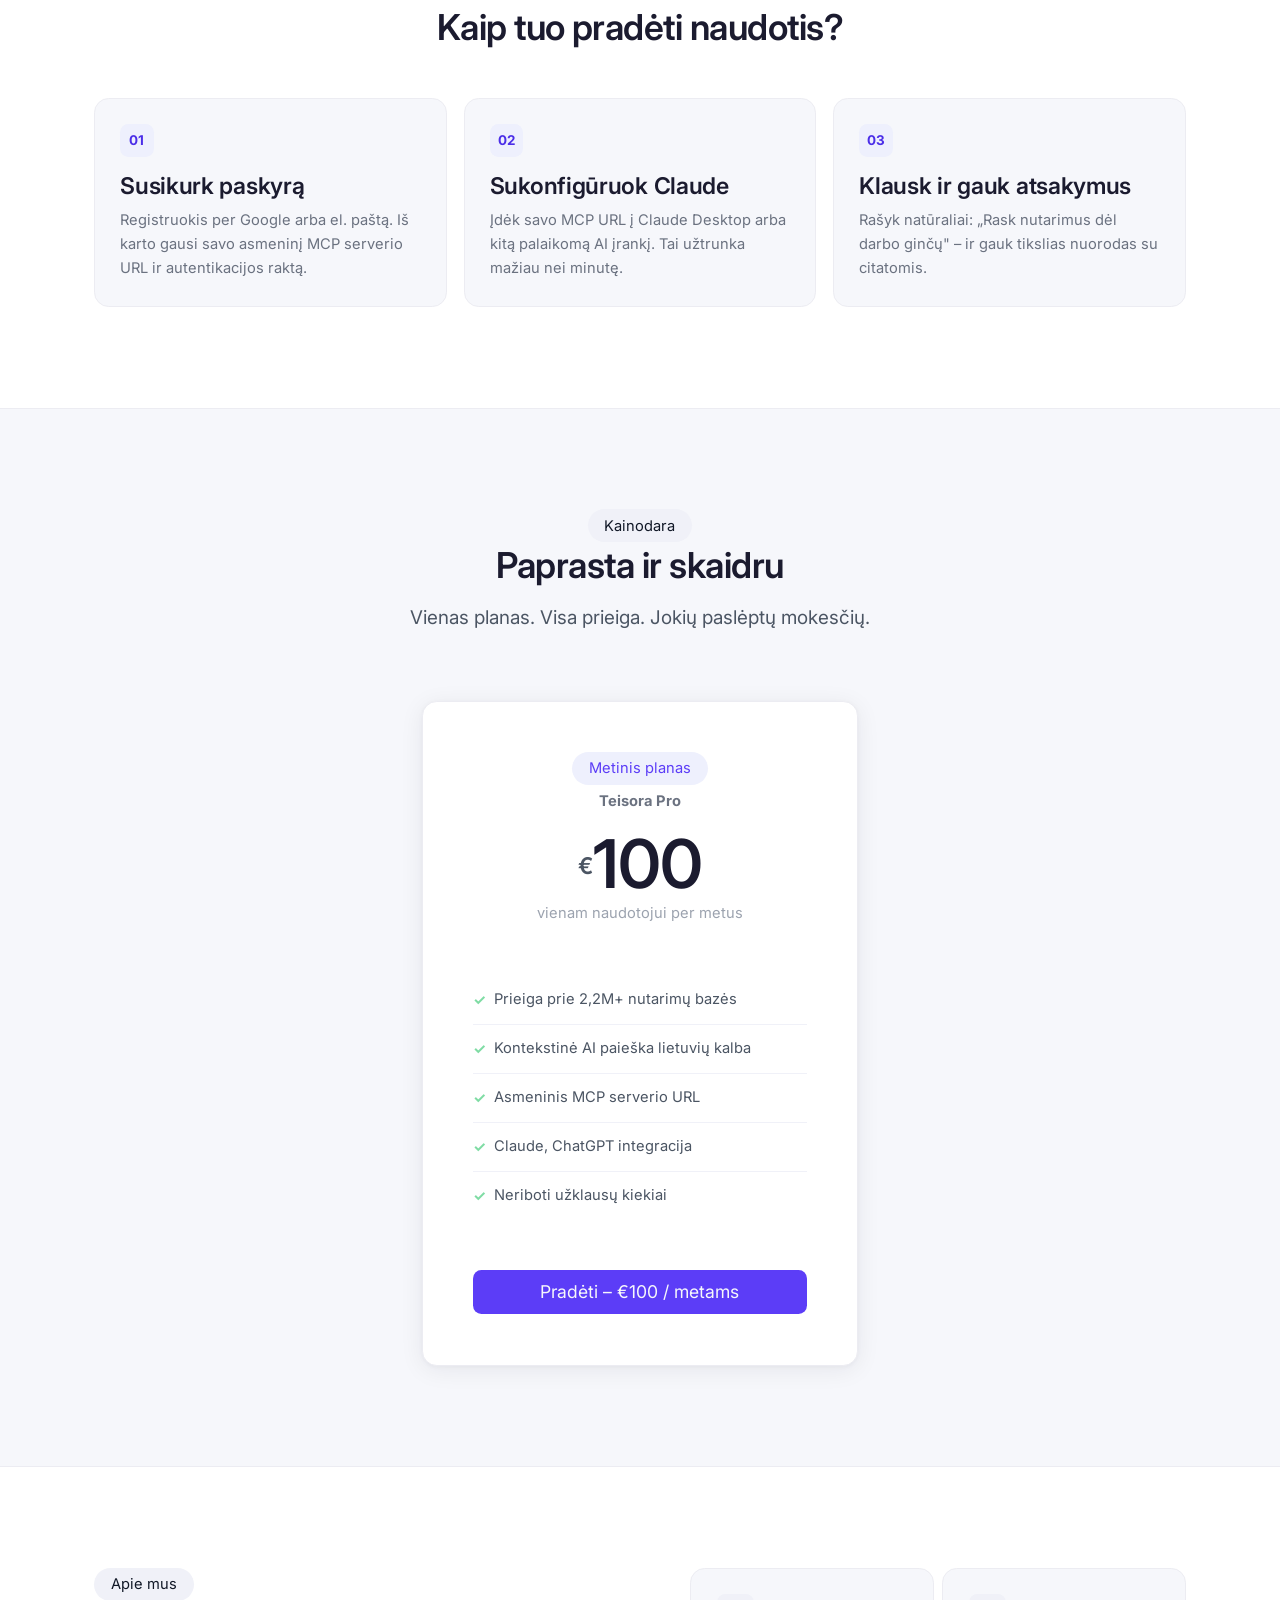
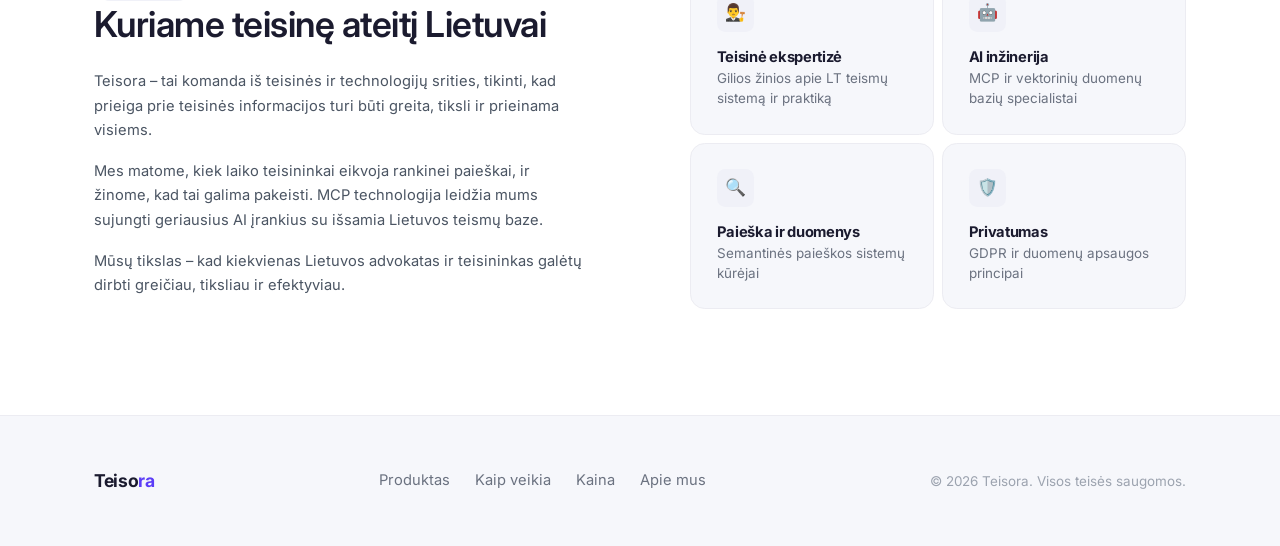
==== commit 278fea74: "Restyle to Fathom design language, extract CSS, add features section - Extract inline CSS to styles." ====
--- a/index.html
+++ b/index.html
@@ -6,679 +6,8 @@
   <title>Teisora – AI paieška Lietuvos teismų nutarimuose</title>
   <link rel="preconnect" href="https://fonts.googleapis.com">
   <link rel="preconnect" href="https://fonts.gstatic.com" crossorigin>
-  <link href="https://fonts.googleapis.com/css2?family=Inter:wght@300;400;500;600&display=swap" rel="stylesheet">
-  <style>
-    /* ── FATHOM DESIGN TOKENS (tiksliai iš jų fathom.css) ─── */
-    :root {
-      --font-sans: 'Inter', -apple-system, sans-serif;
-      --font-mono: 'Courier New', ui-monospace, monospace;
-
-      --font-weight:       400;   /* jų 380 */
-      --font-weight-light: 300;   /* jų 310 */
-      --font-weight-h:     500;   /* jų 460 */
-      --font-weight-bold:  600;   /* jų 510 */
-
-      --time: 0.2s;
-
-      --leading-xs: 1;
-      --leading-sm: 1.4;
-      --leading:    1.6;
-
-      --font-size-xxs: 0.75rem;
-      --font-size-xs:  0.8rem;
-      --font-size-sm:  0.875rem;
-      --font-size-alt: 0.925rem;
-      --font-size:     1.05rem;
-      --font-size-lg:  1.125rem;
-      --font-size-h4:  1.375rem;
-      --font-size-h3:  1.875rem;
-      --font-size-h2:  2.125rem;
-      --font-size-h1:  3rem;
-
-      --space-xs:   0.025rem;
-      --space-sm:   0.25rem;
-      --space:      0.5rem;
-      --space-md:   0.675rem;
-      --space-lg:   1rem;
-      --space-xl:   1.5rem;
-      --space-2x:   3rem;
-      --space-3x:   4rem;
-      --space-4x:   6rem;
-      --space-5x:  10rem;
-
-      --border-sm: 1px;
-      --border:    1px;
-      --border-md: 2px;
-      --border-lg: 4px;
-
-      --border-rad-sm:  0.3rem;
-      --border-rad:     0.5rem;
-      --border-rad-full: 100rem;
-
-      --rapper:    68rem;
-      --rapper-sm: 32rem;
-      --rapper-md: 48rem;
-
-      /* FATHOM EXACT COLORS */
-      --gray-0:  hsla(0,   0%,  100%, 1);
-      --gray-1:  hsla(140, 8%,   97%, 1);
-      --gray-2:  hsla(140, 6%,   94%, 1);
-      --gray-3:  hsla(140, 6%,   90%, 1);
-      --gray-4:  hsla(140, 6%,   82%, 1);
-      --gray-5:  hsla(140, 3%,   70%, 1);
-      --gray-6:  hsla(140, 3%,   55%, 1);
-      --gray-7:  hsla(140, 3%,   40%, 1);
-      --gray-8:  hsla(140, 6%,   20%, 1);
-      --gray-9:  hsla(140, 6%,   15%, 1);
-      --gray-10: hsla(140, 6%,   10%, 1);
-      --gray-11: hsla(140, 10%,   5%, 1);
-
-      --purple-2:    hsla(249, 100%, 96%, 1);
-      --purple-3:    hsla(250, 100%, 92%, 1);
-      --purple-4:    hsla(250, 100%, 87%, 1);
-      --purple-5:    hsla(250, 100%, 82%, 1);
-      --purple:      hsla(250, 100%, 75%, 1);
-      --purple-7:    hsla(250, 100%, 71%, 1);
-      --purple-8:    hsla(250, 100%, 65%, 1);
-      --purple-9:    hsla(250,  70%, 50%, 1);
-      --purple-10:   hsla(250,  70%, 35%, 1);
-      --purple-fade: hsla(250, 100%, 75%, .2);
-
-      --green:       hsla(140, 60%, 50%, 1);
-      --green-fade:  hsla(140, 60%, 50%, .2);
-
-      --drop: drop-shadow(0 2px 2px hsla(140,5%,15%,.2));
-    }
-
-    *, *::before, *::after {
-      box-sizing: border-box; margin: 0; padding: 0;
-      list-style: none; text-decoration: none;
-      font-style: normal;
-    }
-
-    html {
-      font-family: var(--font-sans);
-      font-size: var(--font-size);
-      font-weight: var(--font-weight);
-      line-height: var(--leading);
-      color: var(--gray-11);
-      background: var(--gray-0);
-      scroll-behavior: smooth;
-      scroll-padding-top: 62px;
-      -webkit-font-smoothing: antialiased;
-    }
-
-    /* ── TYPOGRAPHY ──────────────────────────────────── */
-    h1, .h1 { font-size: var(--font-size-h1); letter-spacing: -0.04rem; }
-    h2, .h2 { font-size: var(--font-size-h2); letter-spacing: -0.03rem; }
-    h3, .h3 { font-size: var(--font-size-h3); letter-spacing: -0.025rem; }
-    h4, .h4 { font-size: var(--font-size-h4); letter-spacing: -0.018rem; }
-
-    h1, h2, h3, h4 {
-      font-weight: var(--font-weight-h);
-      line-height: var(--leading-xs);
-      color: var(--gray-11);
-    }
-
-    p { line-height: var(--leading); color: var(--gray-7); }
-
-    /* ── RAPPER (fathom container) ──────────────────── */
-    .rapper {
-      margin: auto; display: block;
-      width: 100%; max-width: var(--rapper);
-      padding: 0 var(--space-xl);
-    }
-    .rapper.sm { max-width: var(--rapper-sm); }
-    .rapper.md { max-width: var(--rapper-md); }
-
-    /* ── BUTTON BASE (tiksliai iš fathom.css) ─────── */
-    .button {
-      display: inline-block;
-      padding: var(--space) var(--space-lg);
-      border-radius: var(--border-rad-sm);
-      border: var(--border) solid transparent;
-      background: var(--purple-7);
-      color: var(--gray-1);
-      font-family: var(--font-sans);
-      font-size: var(--font-size);
-      font-weight: var(--font-weight);
-      line-height: var(--leading-sm);
-      white-space: nowrap;
-      cursor: pointer;
-      transition: background var(--time), color var(--time), border-color var(--time);
-      text-decoration: none !important;
-    }
-    .button:hover {
-      background: var(--purple-8);
-      color: var(--gray-0);
-    }
-    .button.lg { font-size: var(--font-size-lg); }
-    .button.sm { font-size: var(--font-size-sm); padding: var(--space-sm) var(--space-md); }
-
-    /* .button.warn – secondary gray */
-    .button.warn {
-      background: var(--gray-2);
-      color: var(--gray-7);
-      border: var(--border) solid transparent;
-    }
-    .button.warn:hover { background: var(--gray-3); color: var(--gray-11); }
-
-    /* .button.outline */
-    .button.outline {
-      background: transparent;
-      border: var(--border-sm) solid var(--gray-4);
-      color: var(--gray-8);
-    }
-    .button.outline:hover { border-color: var(--gray-6); color: var(--gray-11); }
-
-    /* .button.alt – dark */
-    .button.alt {
-      background: var(--gray-9);
-      color: var(--gray-1);
-    }
-    .button.alt:hover { background: var(--gray-8); color: var(--gray-0); }
-
-    /* ── BADGE-BUTTON (pill eyebrow tags) ─────────── */
-    .badge-button {
-      display: inline-block;
-      border-radius: var(--border-rad-full);
-      padding: var(--space-sm) var(--space-lg);
-      background: var(--gray-2);
-      color: var(--gray-10);
-      font-size: var(--font-size-sm);
-      white-space: nowrap;
-      text-decoration: none !important;
-      transition: background var(--time), color var(--time);
-      margin-bottom: var(--space-sm);
-    }
-    .badge-button.alt {
-      background: var(--purple-2);
-      color: var(--purple-7);
-    }
-
-    /* ── ELEMENT (input / textarea base) ──────────── */
-    .element {
-      display: block; width: 100%;
-      padding: var(--space) var(--space-lg);
-      border-radius: var(--border-rad-sm);
-      border: var(--border) solid var(--gray-6);
-      background: var(--gray-0);
-      font-family: var(--font-sans);
-      font-size: var(--font-size);
-      font-weight: var(--font-weight);
-      color: var(--gray-11);
-      line-height: var(--leading-sm);
-      transition: border var(--time), box-shadow var(--time);
-      outline: none;
-      -webkit-appearance: none;
-    }
-    .element::placeholder { color: var(--gray-5); opacity: 0.8; }
-    .element:focus {
-      border-color: var(--purple);
-      box-shadow: 0 0 0 var(--border-lg) var(--gray-3);
-    }
-
-    /* ── NAV (.morph-nav style) ───────────────────── */
-    header {
-      position: fixed; top: 0; left: 0; right: 0; z-index: 100;
-      background: var(--gray-0);
-      border-bottom: var(--border-sm) solid var(--gray-3);
-    }
-    .site-header {
-      display: flex; align-items: center; justify-content: space-between;
-      height: 62px;
-    }
-    .header-logo {
-      font-size: var(--font-size-lg);
-      font-weight: var(--font-weight-bold);
-      color: var(--gray-11);
-      letter-spacing: -0.025rem;
-    }
-    .header-logo span { color: var(--purple-7); }
-
-    .morph-nav { display: inline-flex; align-items: center; }
-    .morph-nav-items {
-      display: flex; align-items: center; gap: var(--space-xl);
-    }
-    .morph-nav-link {
-      font-size: var(--font-size-alt);
-      color: var(--gray-7);
-      font-weight: var(--font-weight);
-      padding: var(--space) 0;
-      display: inline-flex; align-items: center;
-      line-height: var(--leading-sm);
-      white-space: nowrap;
-      transition: color var(--time);
-    }
-    .morph-nav-link:hover { color: var(--gray-11); }
-
-    .header-right { display: flex; align-items: center; gap: var(--space); }
-    .sign-in {
-      font-size: var(--font-size-sm);
-      color: var(--gray-7);
-      padding: var(--space-sm) var(--space);
-      border-radius: var(--border-rad-sm);
-      transition: color var(--time);
-    }
-    .sign-in:hover { color: var(--gray-11); }
-
-    /* ── SECTIONS ─────────────────────────────────── */
-    section { padding: var(--space-4x) 0; }
-    section.alt { background: var(--gray-1); border-top: var(--border-sm) solid var(--gray-3); border-bottom: var(--border-sm) solid var(--gray-3); }
-
-    /* ── HERO ─────────────────────────────────────── */
-    #produktas {
-      padding-top: calc(62px + var(--space-3x));
-      padding-bottom: var(--space-3x);
-      background: var(--gray-0);
-    }
-    .hero-grid {
-      display: grid;
-      grid-template-columns: 1fr 1fr;
-      gap: var(--space-4x);
-      align-items: center;
-    }
-
-    /* Left column */
-    .hero-left h1 {
-      font-size: clamp(2rem, 4vw, var(--font-size-h1));
-      margin-bottom: var(--space-xl);
-      line-height: 1.05;
-    }
-    .hero-news {
-      display: inline-flex; align-items: center; gap: var(--space);
-      margin-bottom: var(--space-xl);
-      font-size: var(--font-size-sm);
-      color: var(--gray-7);
-    }
-    .hero-news .new-tag {
-      background: var(--purple-2); color: var(--purple-8);
-      font-size: var(--font-size-xxs); font-weight: var(--font-weight-bold);
-      padding: 0.1rem 0.5rem; border-radius: var(--border-rad-full);
-      text-transform: uppercase; letter-spacing: 0.05em;
-      flex-shrink: 0;
-    }
-    .hero-left p {
-      font-size: var(--font-size);
-      color: var(--gray-6);
-      line-height: var(--leading);
-      margin-bottom: var(--space-2x);
-      max-width: 32rem;
-    }
-    .hero-btns {
-      display: flex; gap: var(--space); flex-wrap: wrap; align-items: center;
-      margin-bottom: var(--space-lg);
-    }
-    .btn-demo {
-      display: inline-flex; align-items: center; gap: var(--space-sm);
-      font-size: var(--font-size); font-weight: var(--font-weight);
-      color: var(--gray-7);
-      padding: var(--space) var(--space-lg);
-      transition: color var(--time);
-    }
-    .btn-demo:hover { color: var(--gray-11); }
-    .trust-signals {
-      display: flex; gap: var(--space-xl); flex-wrap: wrap;
-    }
-    .trust-signals span {
-      display: flex; align-items: center; gap: var(--space-sm);
-      font-size: var(--font-size-xs); color: var(--gray-6);
-    }
-    .trust-signals span::before {
-      content: '';
-      display: inline-block; width: 0.9rem; height: 0.9rem;
-      border: 1.5px solid var(--gray-4); border-radius: var(--border-rad-full);
-      flex-shrink: 0;
-    }
-
-    /* Right column */
-    .hero-right {
-      display: flex; flex-direction: column; gap: var(--space-lg);
-    }
-    .hero-mockup {
-      background: var(--gray-1);
-      border: var(--border-sm) solid var(--gray-3);
-      border-radius: var(--border-rad);
-      overflow: hidden;
-      box-shadow: 0 8px 30px hsla(0,0%,0%,.08), 0 1px 4px hsla(0,0%,0%,.04);
-    }
-    .mockup-bar {
-      background: var(--gray-0);
-      border-bottom: var(--border-sm) solid var(--gray-3);
-      padding: var(--space-md) var(--space-lg);
-      display: flex; align-items: center; gap: var(--space);
-    }
-    .mockup-dot {
-      width: 0.55rem; height: 0.55rem;
-      border-radius: var(--border-rad-full);
-      background: var(--gray-3);
-    }
-    .mockup-title {
-      font-size: var(--font-size-xs); color: var(--gray-5);
-      flex: 1; text-align: center;
-    }
-    .mockup-body {
-      padding: var(--space-xl);
-      min-height: 220px;
-      display: flex; align-items: center; justify-content: center;
-      color: var(--gray-5); font-size: var(--font-size-xs); text-align: center;
-    }
-    .mockup-table { width: 100%; }
-    .mockup-table th {
-      font-size: var(--font-size-xxs); font-weight: var(--font-weight-bold);
-      color: var(--gray-5); text-transform: uppercase; letter-spacing: 0.06em;
-      padding: var(--space-sm) var(--space-lg) var(--space-sm) 0;
-      text-align: left; border-bottom: var(--border-sm) solid var(--gray-3);
-    }
-    .mockup-table td {
-      font-size: var(--font-size-sm); color: var(--gray-8);
-      padding: var(--space-md) var(--space-lg) var(--space-md) 0;
-      border-bottom: var(--border-sm) solid var(--gray-2);
-    }
-    .mockup-table td:not(:first-child) { color: var(--gray-6); }
-    .mockup-table tr:last-child td { border-bottom: none; }
-    .td-url { color: var(--purple-7) !important; font-weight: var(--font-weight-h); }
-
-    /* Testimonial */
-    .hero-quote {
-      background: var(--gray-1);
-      border: var(--border-sm) solid var(--gray-3);
-      border-radius: var(--border-rad);
-      padding: var(--space-xl);
-    }
-    .hero-quote blockquote {
-      font-size: var(--font-size-sm); color: var(--gray-7);
-      line-height: var(--leading); margin-bottom: var(--space-lg);
-    }
-    .hero-quote blockquote::before { content: '\201C'; color: var(--purple-5); font-size: 1.5em; line-height: 0; vertical-align: -0.3em; margin-right: 0.1em; }
-    .quote-author { display: flex; align-items: center; gap: var(--space-lg); }
-    .quote-av {
-      width: 2rem; height: 2rem; border-radius: var(--border-rad-full);
-      background: var(--gray-3); flex-shrink: 0;
-      display: flex; align-items: center; justify-content: center;
-      font-size: 0.9rem;
-    }
-    .quote-name { font-size: var(--font-size-xs); font-weight: var(--font-weight-bold); color: var(--gray-9); }
-    .quote-org  { font-size: var(--font-size-xxs); color: var(--gray-6); }
-
-    /* ── STATS ────────────────────────────────────── */
-    .stats-band {
-      background: var(--gray-1);
-      border-top: var(--border-sm) solid var(--gray-3);
-      border-bottom: var(--border-sm) solid var(--gray-3);
-      padding: var(--space-xl) 0;
-    }
-    .stats-row {
-      display: flex; gap: var(--space-3x); flex-wrap: wrap; align-items: center;
-    }
-    .stat-item strong {
-      display: block;
-      font-size: var(--font-size-h4);
-      font-weight: var(--font-weight-h);
-      color: var(--gray-11);
-      letter-spacing: -0.025rem;
-      line-height: var(--leading-xs);
-    }
-    .stat-item span {
-      font-size: var(--font-size-xs);
-      color: var(--gray-6);
-    }
-
-    /* ── HOW IT WORKS ─────────────────────────────── */
-    #kaip-veikia { background: var(--gray-0); }
-    .section-head { margin-bottom: var(--space-3x); }
-    .section-head h2 { margin-bottom: var(--space-lg); }
-    .section-head p { font-size: var(--font-size-lg); max-width: 34rem; }
-
-    /* Problem / Solution cards */
-    .two-col { display: grid; grid-template-columns: 1fr 1fr; gap: var(--space-lg); margin-bottom: var(--space-lg); }
-    .three-col { display: grid; grid-template-columns: repeat(3, 1fr); gap: var(--space-lg); }
-
-    .card {
-      padding: var(--space-2x);
-      border: var(--border-sm) solid var(--gray-3);
-      border-radius: var(--border-rad);
-      background: var(--gray-0);
-    }
-    .card.dark {
-      background: var(--gray-11);
-      border-color: var(--gray-10);
-    }
-    .card-label {
-      font-size: var(--font-size-xs);
-      font-weight: var(--font-weight-bold);
-      letter-spacing: 0.07em;
-      text-transform: uppercase;
-      color: var(--gray-5);
-      display: block;
-      margin-bottom: var(--space-lg);
-    }
-    .card.dark .card-label { color: var(--purple-5); }
-    .card h3 { font-size: var(--font-size-h4); margin-bottom: var(--space-lg); }
-    .card.dark h3 { color: var(--gray-1); }
-    .card p { font-size: var(--font-size-sm); line-height: var(--leading); color: var(--gray-6); }
-    .card.dark p { color: var(--gray-5); }
-
-    /* Step cards */
-    .step-card {
-      padding: var(--space-xl);
-      border: var(--border-sm) solid var(--gray-3);
-      border-radius: var(--border-rad);
-      background: var(--gray-1);
-    }
-    .step-num {
-      display: inline-flex; align-items: center; justify-content: center;
-      width: 2rem; height: 2rem;
-      background: var(--purple-2); color: var(--purple-8);
-      border-radius: var(--border-rad-sm);
-      font-size: var(--font-size-xs);
-      font-weight: var(--font-weight-bold);
-      margin-bottom: var(--space-lg);
-    }
-    .step-card h4 { margin-bottom: var(--space); font-size: var(--font-size-h4); }
-    .step-card p { font-size: var(--font-size-sm); color: var(--gray-6); }
-
-    /* ── PRICING ──────────────────────────────────── */
-    #kaina { background: var(--gray-1); }
-    .pricing-wrap { max-width: 26rem; margin: 0 auto; }
-    .plan-card {
-      background: var(--gray-0);
-      border: var(--border-sm) solid var(--gray-3);
-      border-radius: var(--border-rad);
-      padding: var(--space-2x);
-      text-align: center;
-      box-shadow: 0 8px 30px hsla(0,0%,0%,.06), 0 1px 4px hsla(0,0%,0%,.03);
-    }
-    .plan-name {
-      font-size: var(--font-size-sm);
-      font-weight: var(--font-weight-bold);
-      color: var(--gray-6);
-      margin-bottom: var(--space-lg);
-    }
-    .plan-price { line-height: 1; margin-bottom: var(--space-sm); }
-    .plan-price .sym {
-      font-size: var(--font-size-h4);
-      font-weight: var(--font-weight-h);
-      color: var(--gray-7);
-      vertical-align: 14px;
-      line-height: 1;
-    }
-    .plan-price .amt {
-      font-size: 4rem;
-      font-weight: var(--font-weight-h);
-      color: var(--gray-11);
-      letter-spacing: -0.05rem;
-    }
-    .plan-period {
-      font-size: var(--font-size-sm);
-      color: var(--gray-5);
-      margin-bottom: var(--space-2x);
-    }
-    .plan-list { text-align: left; margin-bottom: var(--space-2x); }
-    .plan-list li {
-      display: flex; align-items: flex-start; gap: var(--space);
-      padding: var(--space-md) 0;
-      font-size: var(--font-size-sm);
-      color: var(--gray-7);
-      border-bottom: var(--border-sm) solid var(--gray-2);
-    }
-    .plan-list li:last-child { border-bottom: none; }
-    .plan-list li::before {
-      content: '✓';
-      color: var(--green);
-      font-weight: var(--font-weight-bold);
-      flex-shrink: 0;
-      margin-top: 1px;
-    }
-
-    /* ── ABOUT ────────────────────────────────────── */
-    #apie-mus { background: var(--gray-0); }
-    .about-grid { display: grid; grid-template-columns: 1fr 1fr; gap: var(--space-4x); align-items: start; }
-    .about-text h2 { margin-bottom: var(--space-xl); }
-    .about-text p { font-size: var(--font-size-sm); margin-bottom: var(--space-lg); }
-    .team-grid { display: grid; grid-template-columns: 1fr 1fr; gap: var(--space); }
-    .team-card {
-      padding: var(--space-xl);
-      background: var(--gray-1);
-      border: var(--border-sm) solid var(--gray-3);
-      border-radius: var(--border-rad);
-    }
-    .team-av {
-      width: 2.25rem; height: 2.25rem;
-      background: var(--gray-2); border-radius: var(--border-rad-sm);
-      display: flex; align-items: center; justify-content: center;
-      font-size: 1rem; margin-bottom: var(--space-lg);
-    }
-    .team-card h4 { font-size: var(--font-size-sm); font-weight: var(--font-weight-bold); margin-bottom: var(--space-sm); }
-    .team-card p { font-size: var(--font-size-xs); color: var(--gray-6); line-height: var(--leading-sm); }
-
-    /* ── FOOTER ───────────────────────────────────── */
-    footer {
-      background: var(--gray-1);
-      border-top: var(--border-sm) solid var(--gray-3);
-      padding: var(--space-2x) 0;
-    }
-    .footer-row {
-      display: flex; align-items: center; justify-content: space-between;
-      flex-wrap: wrap; gap: var(--space-lg);
-    }
-    .f-logo { font-size: var(--font-size); font-weight: var(--font-weight-bold); color: var(--gray-11); letter-spacing: -0.02rem; }
-    .f-logo span { color: var(--purple-7); }
-    .f-links { display: flex; gap: var(--space-xl); flex-wrap: wrap; }
-    .f-links a { font-size: var(--font-size-sm); color: var(--gray-6); transition: color var(--time); }
-    .f-links a:hover { color: var(--gray-11); }
-    .f-copy { font-size: var(--font-size-xs); color: var(--gray-5); }
-
-    /* ── MODAL OVERLAY (pure CSS :target) ────────── */
-    .overlay {
-      display: none; position: fixed; inset: 0; z-index: 500;
-      background: hsla(140, 10%, 5%, .55);
-      backdrop-filter: blur(2px);
-      align-items: center; justify-content: center; padding: var(--space-lg);
-    }
-    .overlay:target { display: flex; }
-
-    .modal-box {
-      background: var(--gray-0);
-      border: var(--border-sm) solid var(--gray-3);
-      border-radius: var(--border-rad);
-      padding: var(--space-2x);
-      width: 100%; max-width: 26rem;
-      position: relative;
-      box-shadow: 0 16px 48px hsla(140,10%,5%,.15), 0 2px 8px hsla(140,10%,5%,.08);
-    }
-    .modal-x {
-      position: absolute; top: var(--space-lg); right: var(--space-lg);
-      width: 1.75rem; height: 1.75rem;
-      background: var(--gray-2); border-radius: var(--border-rad-sm);
-      display: flex; align-items: center; justify-content: center;
-      color: var(--gray-6); font-size: var(--font-size-xs);
-      font-weight: var(--font-weight-bold);
-      transition: background var(--time);
-    }
-    .modal-x:hover { background: var(--gray-3); }
-    .modal-box h2 { font-size: var(--font-size-h4); margin-bottom: var(--space-sm); }
-    .modal-sub { font-size: var(--font-size-sm); color: var(--gray-6); margin-bottom: var(--space-2x); }
-
-    .btn-google {
-      display: flex; align-items: center; justify-content: center; gap: var(--space-md);
-      width: 100%; padding: var(--space) var(--space-lg);
-      border: var(--border-sm) solid var(--gray-3);
-      border-radius: var(--border-rad-sm);
-      font-size: var(--font-size-sm); font-weight: var(--font-weight);
-      color: var(--gray-7); background: var(--gray-0);
-      margin-bottom: var(--space-lg);
-      transition: border-color var(--time), background var(--time);
-    }
-    .btn-google:hover { border-color: var(--gray-5); background: var(--gray-1); }
-
-    .sep {
-      display: flex; align-items: center; gap: var(--space-lg);
-      font-size: var(--font-size-xs); color: var(--gray-5);
-      margin: var(--space-lg) 0;
-    }
-    .sep::before, .sep::after { content: ''; flex: 1; height: 1px; background: var(--gray-3); }
-
-    .field { margin-bottom: var(--space-lg); }
-    .field label {
-      display: block; font-size: var(--font-size-xs);
-      font-weight: var(--font-weight-bold); color: var(--gray-8);
-      margin-bottom: var(--space-sm);
-    }
-    .modal-foot { font-size: var(--font-size-xs); color: var(--gray-5); text-align: center; margin-top: var(--space-lg); }
-    .modal-foot a { color: var(--gray-7); font-weight: var(--font-weight-bold); }
-
-    /* Dashboard */
-    #dashboard .modal-box { max-width: 34rem; max-height: 92vh; overflow-y: auto; }
-    .dash-s { margin-bottom: var(--space-xl); }
-    .dash-label {
-      font-size: var(--font-size-xxs); font-weight: var(--font-weight-bold);
-      letter-spacing: 0.08em; text-transform: uppercase;
-      color: var(--gray-5); display: block; margin-bottom: var(--space-md);
-    }
-    .code-box {
-      background: var(--gray-11); color: var(--purple-4);
-      font-family: var(--font-mono); font-size: var(--font-size-xs);
-      padding: var(--space-lg); border-radius: var(--border-rad-sm);
-      word-break: break-all; line-height: var(--leading);
-    }
-    .usage-track { background: var(--gray-2); border-radius: var(--border-rad-full); height: 6px; margin-top: var(--space); overflow: hidden; }
-    .usage-fill { background: var(--green); height: 100%; width: 23%; border-radius: var(--border-rad-full); }
-    .usage-meta { display: flex; justify-content: space-between; font-size: var(--font-size-xs); color: var(--gray-6); margin-top: var(--space-sm); }
-    .cfg-list { counter-reset: c; }
-    .cfg-list li {
-      counter-increment: c;
-      display: flex; gap: var(--space-md); align-items: flex-start;
-      padding: var(--space-sm) 0; font-size: var(--font-size-sm); color: var(--gray-7); line-height: var(--leading-sm);
-    }
-    .cfg-list li::before {
-      content: counter(c);
-      background: var(--gray-2); color: var(--gray-7);
-      min-width: 1.3rem; height: 1.3rem;
-      border-radius: var(--border-rad-sm);
-      display: flex; align-items: center; justify-content: center;
-      font-size: var(--font-size-xxs); font-weight: var(--font-weight-bold); flex-shrink: 0;
-    }
-    code {
-      background: var(--gray-2); color: var(--gray-8);
-      padding: 0.08rem 0.3rem; border-radius: var(--border-rad-sm);
-      font-size: var(--font-size-xs); font-family: var(--font-mono);
-    }
-
-    /* ── RESPONSIVE ──────────────────────────────── */
-    @media (max-width: 720px) {
-      .hero-grid, .two-col, .three-col, .about-grid, .team-grid { grid-template-columns: 1fr; }
-      .hero-grid { gap: var(--space-2x); }
-      .about-grid { gap: 2rem; }
-      .morph-nav-items .morph-nav-link:not(:last-child) { display: none; }
-      .stats-row { gap: var(--space-xl); }
-      .trust-signals { gap: var(--space-lg); }
-    }
-    @media (max-width: 480px) {
-      :root { --space-4x: 4rem; }
-      .rapper { padding: 0 var(--space-lg); }
-    }
-  </style>
+  <link href="https://fonts.googleapis.com/css2?family=Inter:wght@300;400;500;600;700&display=swap" rel="stylesheet">
+  <link rel="stylesheet" href="styles.css">
 </head>
 <body>
 
@@ -712,25 +41,20 @@
 
       <!-- LEFT: text -->
       <div class="hero-left">
-        <h1>Teismų nutarimų paieška, kuri iš tiesų veikia</h1>
+        <h1>Kontekstinė teismų nutarčių ir valstybės institucijų nutarimų paieška</h1>
 
         <div class="hero-news">
-          <span class="new-tag">Nauja</span>
-          Kontekstinė AI paieška per MCP serverį
-        </div>
-
-        <p>Nustok gaišti laiką ieškodamas precedentų rankiniu būdu. Teisora suteikia tiesioginę AI prieigą prie 1,2M+ Lietuvos teismų nutarimų – tiesiog per Claude.</p>
+          <span class="new-tag">Naujos galimybės</span>
+            jūsų esamuose AI įrankiuose
+        </div>
+
+        <p>Tai nėra dar vienas naujas AI įrankis jums. Teisora suteikia tiesioginę prieigą prie 2,2M+ Lietuvos teismų nutarimų – tiesiogiai per jūsų jau naudojamą AI programą. Ieškokite pagal prasmę, ne tik raktažodžius.</p>
 
         <div class="hero-btns">
           <a href="#registracija" class="button lg">Pradėti naudoti →</a>
           <a href="#kaip-veikia"  class="btn-demo">Kaip tai veikia ↗</a>
         </div>
 
-        <div class="trust-signals">
-          <span>Greita sąranka</span>
-          <span>7 dienų nemokamas bandymas</span>
-          <span>Jokių įsipareigojimų</span>
-        </div>
       </div>
 
       <!-- RIGHT: mockup + quote -->
@@ -778,14 +102,12 @@
         </div>
 
         <div class="hero-quote">
-          <blockquote>Teisora sutaupė mums dešimtis valandų per savaitę. Precedentų paieška, kuri anksčiau užimdavo dieną, dabar trunka minutes.</blockquote>
-          <div class="quote-author">
-            <div class="quote-av">👩‍⚖️</div>
-            <div>
-              <div class="quote-name">Advokatas, Vilnius</div>
-              <div class="quote-org">Teisų advokatų kontora</div>
-            </div>
-          </div>
+            <div class="trust-signals">
+                <span>Integruojasi į jūsų AI įrankius</span>
+                <span>Ieško pagal prasmę, ne raktažodžius</span>
+                <span>Teismų nutartys ir valstybės institucijų nutarimai</span>
+            </div>
+
         </div>
       </div>
 
@@ -797,35 +119,90 @@
 <div class="stats-band">
   <div class="rapper">
     <div class="stats-row">
-      <div class="stat-item"><strong>1,2M+</strong><span>Nutarimų bazėje</span></div>
-      <div class="stat-item"><strong>~2 sek.</strong><span>Vidutinis paieškos laikas</span></div>
-      <div class="stat-item"><strong>3 instancijos</strong><span>Apylinkės, apygardos, LAT</span></div>
-      <div class="stat-item"><strong>MCP</strong><span>Claude, Cursor, Zed ir kt.</span></div>
+      <div class="stat-item"><strong>2,2M+</strong><span>Liteko teismų nutarimų</span></div>
+        <div class="stat-item"><strong>50k+ institucijų nutarimai</strong><span>VPT, VVTAT, VTPSI, VMI ir kt.</span></div>
+        <div class="stat-item"><strong>MCP jungtis</strong><span>Claude, ChatGPT, Gemini, CoPilot ir kt.</span></div>
+
     </div>
   </div>
 </div>
 
+<!-- ═══ KODĖL TEISORA ══════════════════════════════════════════════ -->
+<section id="kodel">
+  <div class="rapper">
+
+    <div class="features-head">
+      <h2>Ką Teisora siūlo?</h2>
+      <p>Iki šiol paieška bylų nutartyse buvo galima tik pagal konkrečius raktažodžius. AI sukūrė naujas galimybes - Teisora ištrauks iš jūsų probelemos esmę ir pateiks ne tik jums reikalingas bylas, bet ir jų analizę.</p>
+    </div>
+
+    <div class="features-grid">
+      <div class="feature-item">
+        <div class="feature-check">✓</div>
+        <div>
+          <h4>Teismų praktikos analizė</h4>
+          <p>Dirbtinis Intelektas suras 5 panašiausias bylas, kurios buvo laimėtos. Taip pat suras iki 3 panašiausių bylų, kurios buvo pralaimėtos. Matysite pilną situaciją.</p>
+        </div>
+      </div>
+        <div class="feature-item">
+            <div class="feature-check">✓</div>
+            <div>
+                <h4>Reikalingų veiksmų įvertinimas</h4>
+                <p>Įvertinus buvusias bylas, jums bus pateiktas sarašas būtinų veiksmų, kurie padės sustiprinti jūsų teisinę situaciją.</p>
+            </div>
+        </div>
+      <div class="feature-item">
+        <div class="feature-check">✓</div>
+        <div>
+          <h4>Gynybos analizė</h4>
+          <p>Iš panašiausių bylų atrinks jums palankius argumentus, taip pat suras ir nepalankius. Visa tai sudėlios į gynybos strategiją.</p>
+        </div>
+      </div>
+        <div class="feature-item">
+            <div class="feature-check">✓</div>
+            <div>
+                <h4>Teisėjo profilio įvertinimas</h4>
+                <p>Jei jūs jau žinosite teisėją, DI atliks jo buvusių bylų analizę, ieškodamas panašių atvejų į jūsų. Tai bus įtraukta į jūsų gynybos analizę. Kartais viską lemia smulkmenos.</p>
+            </div>
+        </div>
+        <div class="feature-item">
+            <div class="feature-check">✓</div>
+            <div>
+                <h4>Galimos baigties variantai</h4>
+                <p>Jūsų atvejis dažnai nebus unikalus. Todėl galėsime pateikti galimus bylos baigties variantus.</p>
+            </div>
+        </div>
+        <div class="feature-item">
+            <div class="feature-check">✓</div>
+            <div>
+                <h4>Institucijų nutarimai</h4>
+                <p>Toku pačiu būdu paiešką atliksime ir tarip mūsų valtybės institucijų nutarimų bei esamos praktikos.</p>
+            </div>
+        </div>
+      <div class="feature-item">
+        <div class="feature-check">✓</div>
+        <div>
+          <h4>Pirminiai šaltiniai</h4>
+          <p>Kiekvienas rezultatas pateikiamas su tiesiogine citata ir nuoroda į nutarimo tekstą. Jokio perpasakojimo – tik šaltinis.</p>
+        </div>
+      </div>
+        <div class="feature-item">
+            <div class="feature-check">✓</div>
+            <div>
+                <h4>Legora praplėtimas</h4>
+                <p>Jei naudojate Legora, galėsite pateikti jai visus mūsų ratus šaltinius. Ir toliau tęsti darbą joje.</p>
+            </div>
+        </div>
+    </div>
+
+  </div>
+</section>
 <!-- ═══ KAIP VEIKIA ═══════════════════════════════════════════════ -->
 <section id="kaip-veikia">
   <div class="rapper">
 
-    <div class="section-head">
-      <div class="badge-button">Kaip tai veikia</div>
-      <h2>Problema. Sprendimas. Rezultatas.</h2>
-      <p>Teisinė analizė užima dešimtis valandų. Teisora sumažina jas iki minučių.</p>
-    </div>
-
-    <div class="two-col">
-      <div class="card">
-        <span class="card-label">Problema</span>
-        <h3>Tradicinė paieška – lėta ir netiksli</h3>
-        <p>Teisininkai ir advokatai praleidžia dešimtis valandų rankiniu būdu ieškodami atitinkamų nutarimų per kelias skirtingas sistemas. Rezultatai – neišsamūs, o laikas – brangus.</p>
-      </div>
-      <div class="card dark">
-        <span class="card-label">Sprendimas</span>
-        <h3>AI paieška natūralia kalba</h3>
-        <p>Teisora suteikia tiesioginę prieigą prie visų Lietuvos teismų nutarimų per MCP serverį. Klausk Claude natūraliai ir gauk tikslias nuorodas su kontekstu per sekundes.</p>
-      </div>
+    <div class="features-head">
+      <h2>Kaip tuo pradėti naudotis?</h2>
     </div>
 
     <div class="three-col">
@@ -854,7 +231,7 @@
   <div class="rapper">
     <div class="section-head" style="text-align:center">
       <div class="badge-button">Kainodara</div>
-      <h2>Paprasta ir skaidri</h2>
+      <h2>Paprasta ir skaidru</h2>
       <p style="margin:0 auto">Vienas planas. Visa prieiga. Jokių paslėptų mokesčių.</p>
     </div>
     <div class="pricing-wrap">
@@ -866,13 +243,11 @@
         </div>
         <p class="plan-period">vienam naudotojui per metus</p>
         <ul class="plan-list">
-          <li>Prieiga prie 1,2M+ nutarimų bazės</li>
+          <li>Prieiga prie 2,2M+ nutarimų bazės</li>
           <li>Kontekstinė AI paieška lietuvių kalba</li>
           <li>Asmeninis MCP serverio URL</li>
-          <li>Autentikacijos kredencialai</li>
-          <li>Claude Desktop, Cursor, Zed integracija</li>
+          <li>Claude, ChatGPT integracija</li>
           <li>Neriboti užklausų kiekiai</li>
-          <li>El. pašto palaikymas</li>
         </ul>
         <a href="#registracija" class="button" style="display:block;width:100%;text-align:center">Pradėti – €100 / metams</a>
       </div>
--- a/styles.css
+++ b/styles.css
@@ -0,0 +1,720 @@
+/* ── FATHOM-INSPIRED DESIGN TOKENS ─── */
+:root {
+  --font-sans: 'Inter', -apple-system, sans-serif;
+  --font-mono: 'Courier New', ui-monospace, monospace;
+
+  --font-weight:       400;
+  --font-weight-light: 300;
+  --font-weight-h:     600;
+  --font-weight-bold:  700;
+
+  --time: 0.18s;
+
+  --leading-xs: 1.1;
+  --leading-sm: 1.45;
+  --leading:    1.65;
+
+  --font-size-xxs: 0.75rem;
+  --font-size-xs:  0.8rem;
+  --font-size-sm:  0.875rem;
+  --font-size-alt: 0.925rem;
+  --font-size:     1.05rem;
+  --font-size-lg:  1.125rem;
+  --font-size-h4:  1.375rem;
+  --font-size-h3:  1.875rem;
+  --font-size-h2:  2.125rem;
+  --font-size-h1:  3rem;
+
+  --space-xs:   0.025rem;
+  --space-sm:   0.25rem;
+  --space:      0.5rem;
+  --space-md:   0.675rem;
+  --space-lg:   1rem;
+  --space-xl:   1.5rem;
+  --space-2x:   3rem;
+  --space-3x:   4rem;
+  --space-4x:   6rem;
+  --space-5x:  10rem;
+
+  --border-sm: 1px;
+  --border:    1px;
+  --border-md: 2px;
+  --border-lg: 4px;
+
+  --border-rad-sm:   0.5rem;
+  --border-rad:      0.875rem;
+  --border-rad-full: 100rem;
+
+  --rapper:    68rem;
+  --rapper-sm: 32rem;
+  --rapper-md: 48rem;
+
+  /* NEUTRALS — clean slate, no hue tint */
+  --gray-0:  #FFFFFF;
+  --gray-1:  #F6F7FB;
+  --gray-2:  #F0F1F8;
+  --gray-3:  #ECECF2;
+  --gray-4:  #D8D9E3;
+  --gray-5:  #9CA3AF;
+  --gray-6:  #6B7280;
+  --gray-7:  #4B5563;
+  --gray-8:  #374151;
+  --gray-9:  #1F2937;
+  --gray-10: #111827;
+  --gray-11: #1B1B2F;
+
+  /* PRIMARY — vivid indigo-violet #5C3DF7 */
+  --purple-2:    #EEF0FD;
+  --purple-3:    #DFE1FB;
+  --purple-4:    #B8B3FC;
+  --purple-5:    #9B93FB;
+  --purple:      #7B6AF5;
+  --purple-7:    #5C3DF7;
+  --purple-8:    #4B2EE8;
+  --purple-9:    #3A20C7;
+  --purple-10:   #2D18A0;
+  --purple-fade: rgba(92, 61, 247, 0.10);
+
+  /* ACCENT — soft mint, used sparingly */
+  --green:       #7FDCA4;
+  --green-fade:  rgba(127, 220, 164, 0.18);
+
+  --drop: drop-shadow(0 1px 4px rgba(27, 27, 47, 0.08));
+}
+
+*, *::before, *::after {
+  box-sizing: border-box; margin: 0; padding: 0;
+  list-style: none; text-decoration: none;
+  font-style: normal;
+}
+
+html {
+  font-family: var(--font-sans);
+  font-size: var(--font-size);
+  font-weight: var(--font-weight);
+  line-height: var(--leading);
+  color: var(--gray-11);
+  background: var(--gray-0);
+  scroll-behavior: smooth;
+  scroll-padding-top: 62px;
+  -webkit-font-smoothing: antialiased;
+}
+
+/* ── TYPOGRAPHY ──────────────────────────────────── */
+h1, .h1 { font-size: var(--font-size-h1); letter-spacing: -0.04rem; }
+h2, .h2 { font-size: var(--font-size-h2); letter-spacing: -0.03rem; }
+h3, .h3 { font-size: var(--font-size-h3); letter-spacing: -0.025rem; }
+h4, .h4 { font-size: var(--font-size-h4); letter-spacing: -0.018rem; }
+
+h1, h2, h3, h4 {
+  font-weight: var(--font-weight-h);
+  line-height: var(--leading-xs);
+  color: var(--gray-11);
+}
+
+p { line-height: var(--leading); color: var(--gray-7); }
+
+/* ── RAPPER (fathom container) ──────────────────── */
+.rapper {
+  margin: auto; display: block;
+  width: 100%; max-width: var(--rapper);
+  padding: 0 var(--space-xl);
+}
+.rapper.sm { max-width: var(--rapper-sm); }
+.rapper.md { max-width: var(--rapper-md); }
+
+/* ── BUTTON BASE (tiksliai iš fathom.css) ─────── */
+.button {
+  display: inline-block;
+  padding: var(--space) var(--space-lg);
+  border-radius: var(--border-rad-sm);
+  border: var(--border) solid transparent;
+  background: var(--purple-7);
+  color: var(--gray-1);
+  font-family: var(--font-sans);
+  font-size: var(--font-size);
+  font-weight: var(--font-weight);
+  line-height: var(--leading-sm);
+  white-space: nowrap;
+  cursor: pointer;
+  transition: background var(--time), color var(--time), border-color var(--time);
+  text-decoration: none !important;
+}
+.button:hover {
+  background: var(--purple-8);
+  color: var(--gray-0);
+}
+.button.lg { font-size: var(--font-size-lg); }
+.button.sm { font-size: var(--font-size-sm); padding: var(--space-sm) var(--space-md); }
+
+/* .button.warn – secondary gray */
+.button.warn {
+  background: var(--gray-2);
+  color: var(--gray-7);
+  border: var(--border) solid transparent;
+}
+.button.warn:hover { background: var(--gray-3); color: var(--gray-11); }
+
+/* .button.outline */
+.button.outline {
+  background: transparent;
+  border: var(--border-sm) solid var(--gray-4);
+  color: var(--gray-8);
+}
+.button.outline:hover { border-color: var(--gray-6); color: var(--gray-11); }
+
+/* .button.alt – dark */
+.button.alt {
+  background: var(--gray-9);
+  color: var(--gray-1);
+}
+.button.alt:hover { background: var(--gray-8); color: var(--gray-0); }
+
+/* ── BADGE-BUTTON (pill eyebrow tags) ─────────── */
+.badge-button {
+  display: inline-block;
+  border-radius: var(--border-rad-full);
+  padding: var(--space-sm) var(--space-lg);
+  background: var(--gray-2);
+  color: var(--gray-10);
+  font-size: var(--font-size-sm);
+  white-space: nowrap;
+  text-decoration: none !important;
+  transition: background var(--time), color var(--time);
+  margin-bottom: var(--space-sm);
+}
+.badge-button.alt {
+  background: var(--purple-2);
+  color: var(--purple-7);
+}
+
+/* ── ELEMENT (input / textarea base) ──────────── */
+.element {
+  display: block; width: 100%;
+  padding: var(--space) var(--space-lg);
+  border-radius: var(--border-rad-sm);
+  border: var(--border) solid var(--gray-6);
+  background: var(--gray-0);
+  font-family: var(--font-sans);
+  font-size: var(--font-size);
+  font-weight: var(--font-weight);
+  color: var(--gray-11);
+  line-height: var(--leading-sm);
+  transition: border var(--time), box-shadow var(--time);
+  outline: none;
+  -webkit-appearance: none;
+}
+.element::placeholder { color: var(--gray-5); opacity: 0.8; }
+.element:focus {
+  border-color: var(--purple);
+  box-shadow: 0 0 0 3px var(--purple-fade);
+}
+
+/* ── NAV (.morph-nav style) ───────────────────── */
+header {
+  position: fixed; top: 0; left: 0; right: 0; z-index: 100;
+  background: var(--gray-0);
+  border-bottom: var(--border-sm) solid var(--gray-3);
+}
+.site-header {
+  display: flex; align-items: center; justify-content: space-between;
+  height: 62px;
+}
+.header-logo {
+  font-size: var(--font-size-lg);
+  font-weight: var(--font-weight-bold);
+  color: var(--gray-11);
+  letter-spacing: -0.025rem;
+}
+.header-logo span { color: var(--purple-7); }
+
+.morph-nav { display: inline-flex; align-items: center; }
+.morph-nav-items {
+  display: flex; align-items: center; gap: var(--space-xl);
+}
+.morph-nav-link {
+  font-size: var(--font-size-alt);
+  color: var(--gray-7);
+  font-weight: var(--font-weight);
+  padding: var(--space) 0;
+  display: inline-flex; align-items: center;
+  line-height: var(--leading-sm);
+  white-space: nowrap;
+  transition: color var(--time);
+}
+.morph-nav-link:hover { color: var(--gray-11); }
+
+.header-right { display: flex; align-items: center; gap: var(--space); }
+.sign-in {
+  font-size: var(--font-size-sm);
+  color: var(--gray-7);
+  padding: var(--space-sm) var(--space);
+  border-radius: var(--border-rad-sm);
+  transition: color var(--time);
+}
+.sign-in:hover { color: var(--gray-11); }
+
+/* ── SECTIONS ─────────────────────────────────── */
+section { padding: var(--space-4x) 0; }
+section.alt { background: var(--gray-1); border-top: var(--border-sm) solid var(--gray-3); border-bottom: var(--border-sm) solid var(--gray-3); }
+
+/* ── HERO ─────────────────────────────────────── */
+#produktas {
+  padding-top: calc(62px + var(--space-3x));
+  padding-bottom: var(--space-3x);
+  background: var(--gray-0);
+}
+.hero-grid {
+  display: grid;
+  grid-template-columns: 1fr 1fr;
+  gap: var(--space-4x);
+  align-items: center;
+}
+
+/* Left column */
+.hero-left h1 {
+  font-size: clamp(2rem, 4vw, var(--font-size-h1));
+  margin-bottom: var(--space-xl);
+  line-height: 1.05;
+}
+.hero-news {
+  display: inline-flex; align-items: center; gap: var(--space);
+  margin-bottom: var(--space-xl);
+  font-size: var(--font-size-sm);
+  color: var(--gray-7);
+}
+.hero-news .new-tag {
+  background: var(--purple-2); color: var(--purple-8);
+  font-size: var(--font-size-xxs); font-weight: var(--font-weight-bold);
+  padding: 0.1rem 0.5rem; border-radius: var(--border-rad-full);
+  text-transform: uppercase; letter-spacing: 0.05em;
+  flex-shrink: 0;
+}
+.hero-left p {
+  font-size: var(--font-size);
+  color: var(--gray-6);
+  line-height: var(--leading);
+  margin-bottom: var(--space-2x);
+  max-width: 32rem;
+}
+.hero-btns {
+  display: flex; gap: var(--space); flex-wrap: wrap; align-items: center;
+  margin-bottom: var(--space-lg);
+}
+.btn-demo {
+  display: inline-flex; align-items: center; gap: var(--space-sm);
+  font-size: var(--font-size); font-weight: var(--font-weight);
+  color: var(--gray-7);
+  padding: var(--space) var(--space-lg);
+  transition: color var(--time);
+}
+.btn-demo:hover { color: var(--gray-11); }
+.trust-signals {
+  display: flex; gap: var(--space-xl); flex-wrap: wrap;
+}
+.trust-signals span {
+  display: flex; align-items: center; gap: var(--space-sm);
+  font-size: var(--font-size-xs); color: var(--gray-6);
+}
+.trust-signals span::before {
+  content: '';
+  display: inline-block; width: 0.9rem; height: 0.9rem;
+  border: 1.5px solid var(--gray-4); border-radius: var(--border-rad-full);
+  flex-shrink: 0;
+}
+
+/* Right column */
+.hero-right {
+  display: flex; flex-direction: column; gap: var(--space-lg);
+}
+.hero-mockup {
+  background: var(--gray-1);
+  border: var(--border-sm) solid var(--gray-3);
+  border-radius: var(--border-rad);
+  overflow: hidden;
+  box-shadow: 0 4px 20px rgba(27, 27, 47, 0.06), 0 1px 4px rgba(27, 27, 47, 0.04);
+}
+.mockup-bar {
+  background: var(--gray-0);
+  border-bottom: var(--border-sm) solid var(--gray-3);
+  padding: var(--space-md) var(--space-lg);
+  display: flex; align-items: center; gap: var(--space);
+}
+.mockup-dot {
+  width: 0.55rem; height: 0.55rem;
+  border-radius: var(--border-rad-full);
+  background: var(--gray-3);
+}
+.mockup-title {
+  font-size: var(--font-size-xs); color: var(--gray-5);
+  flex: 1; text-align: center;
+}
+.mockup-body {
+  padding: var(--space-xl);
+  min-height: 220px;
+  display: flex; align-items: center; justify-content: center;
+  color: var(--gray-5); font-size: var(--font-size-xs); text-align: center;
+}
+.mockup-table { width: 100%; }
+.mockup-table th {
+  font-size: var(--font-size-xxs); font-weight: var(--font-weight-bold);
+  color: var(--gray-5); text-transform: uppercase; letter-spacing: 0.06em;
+  padding: var(--space-sm) var(--space-lg) var(--space-sm) 0;
+  text-align: left; border-bottom: var(--border-sm) solid var(--gray-3);
+}
+.mockup-table td {
+  font-size: var(--font-size-sm); color: var(--gray-8);
+  padding: var(--space-md) var(--space-lg) var(--space-md) 0;
+  border-bottom: var(--border-sm) solid var(--gray-2);
+}
+.mockup-table td:not(:first-child) { color: var(--gray-6); }
+.mockup-table tr:last-child td { border-bottom: none; }
+.td-url { color: var(--purple-7) !important; font-weight: var(--font-weight-h); }
+
+/* Testimonial */
+.hero-quote {
+  background: var(--gray-1);
+  border: var(--border-sm) solid var(--gray-3);
+  border-radius: var(--border-rad);
+  padding: var(--space-xl);
+}
+.hero-quote blockquote {
+  font-size: var(--font-size-sm); color: var(--gray-7);
+  line-height: var(--leading); margin-bottom: var(--space-lg);
+}
+.hero-quote blockquote::before { content: '\201C'; color: var(--purple-5); font-size: 1.5em; line-height: 0; vertical-align: -0.3em; margin-right: 0.1em; }
+.quote-author { display: flex; align-items: center; gap: var(--space-lg); }
+.quote-av {
+  width: 2rem; height: 2rem; border-radius: var(--border-rad-full);
+  background: var(--gray-3); flex-shrink: 0;
+  display: flex; align-items: center; justify-content: center;
+  font-size: 0.9rem;
+}
+.quote-name { font-size: var(--font-size-xs); font-weight: var(--font-weight-bold); color: var(--gray-9); }
+.quote-org  { font-size: var(--font-size-xxs); color: var(--gray-6); }
+
+/* ── STATS ────────────────────────────────────── */
+.stats-band {
+  background: var(--gray-1);
+  border-top: var(--border-sm) solid var(--gray-3);
+  border-bottom: var(--border-sm) solid var(--gray-3);
+  padding: var(--space-xl) 0;
+}
+.stats-row {
+  display: flex; gap: var(--space-3x); flex-wrap: wrap; align-items: center;
+}
+.stat-item strong {
+  display: block;
+  font-size: var(--font-size-h4);
+  font-weight: var(--font-weight-h);
+  color: var(--gray-11);
+  letter-spacing: -0.025rem;
+  line-height: var(--leading-xs);
+}
+.stat-item span {
+  font-size: var(--font-size-xs);
+  color: var(--gray-6);
+}
+
+/* ── HOW IT WORKS ─────────────────────────────── */
+#kaip-veikia { background: var(--gray-0); padding-top: 0; }
+.section-head { margin-bottom: var(--space-3x); }
+.section-head h2 { margin-bottom: var(--space-lg); }
+.section-head p { font-size: var(--font-size-lg); max-width: 34rem; }
+
+/* Problem / Solution cards */
+.two-col { display: grid; grid-template-columns: 1fr 1fr; gap: var(--space-lg); margin-bottom: var(--space-lg); }
+.three-col { display: grid; grid-template-columns: repeat(3, 1fr); gap: var(--space-lg); }
+
+.card {
+  padding: var(--space-2x);
+  border: var(--border-sm) solid var(--gray-3);
+  border-radius: var(--border-rad);
+  background: var(--gray-0);
+}
+.card.dark {
+  background: var(--gray-11);
+  border-color: var(--gray-10);
+}
+.card-label {
+  font-size: var(--font-size-xs);
+  font-weight: var(--font-weight-bold);
+  letter-spacing: 0.07em;
+  text-transform: uppercase;
+  color: var(--gray-5);
+  display: block;
+  margin-bottom: var(--space-lg);
+}
+.card.dark .card-label { color: var(--purple-5); }
+.card h3 { font-size: var(--font-size-h4); margin-bottom: var(--space-lg); }
+.card.dark h3 { color: var(--gray-1); }
+.card p { font-size: var(--font-size-sm); line-height: var(--leading); color: var(--gray-6); }
+.card.dark p { color: var(--gray-5); }
+
+/* Step cards */
+.step-card {
+  padding: var(--space-xl);
+  border: var(--border-sm) solid var(--gray-3);
+  border-radius: var(--border-rad);
+  background: var(--gray-1);
+}
+.step-num {
+  display: inline-flex; align-items: center; justify-content: center;
+  width: 2rem; height: 2rem;
+  background: var(--purple-2); color: var(--purple-8);
+  border-radius: var(--border-rad-sm);
+  font-size: var(--font-size-xs);
+  font-weight: var(--font-weight-bold);
+  margin-bottom: var(--space-lg);
+}
+.step-card h4 { margin-bottom: var(--space); font-size: var(--font-size-h4); }
+.step-card p { font-size: var(--font-size-sm); color: var(--gray-6); }
+
+/* ── PRICING ──────────────────────────────────── */
+#kaina { background: var(--gray-1); }
+.pricing-wrap { max-width: 26rem; margin: 0 auto; }
+.plan-card {
+  background: var(--gray-0);
+  border: var(--border-sm) solid var(--gray-3);
+  border-radius: var(--border-rad);
+  padding: var(--space-2x);
+  text-align: center;
+  box-shadow: 0 4px 24px rgba(27, 27, 47, 0.07), 0 1px 4px rgba(27, 27, 47, 0.04);
+}
+.plan-name {
+  font-size: var(--font-size-sm);
+  font-weight: var(--font-weight-bold);
+  color: var(--gray-6);
+  margin-bottom: var(--space-lg);
+}
+.plan-price { line-height: 1; margin-bottom: var(--space-sm); }
+.plan-price .sym {
+  font-size: var(--font-size-h4);
+  font-weight: var(--font-weight-h);
+  color: var(--gray-7);
+  vertical-align: 14px;
+  line-height: 1;
+}
+.plan-price .amt {
+  font-size: 4rem;
+  font-weight: var(--font-weight-h);
+  color: var(--gray-11);
+  letter-spacing: -0.05rem;
+}
+.plan-period {
+  font-size: var(--font-size-sm);
+  color: var(--gray-5);
+  margin-bottom: var(--space-2x);
+}
+.plan-list { text-align: left; margin-bottom: var(--space-2x); }
+.plan-list li {
+  display: flex; align-items: flex-start; gap: var(--space);
+  padding: var(--space-md) 0;
+  font-size: var(--font-size-sm);
+  color: var(--gray-7);
+  border-bottom: var(--border-sm) solid var(--gray-2);
+}
+.plan-list li:last-child { border-bottom: none; }
+.plan-list li::before {
+  content: '✓';
+  color: var(--green);
+  font-weight: var(--font-weight-bold);
+  flex-shrink: 0;
+  margin-top: 1px;
+}
+
+/* ── ABOUT ────────────────────────────────────── */
+#apie-mus { background: var(--gray-0); }
+.about-grid { display: grid; grid-template-columns: 1fr 1fr; gap: var(--space-4x); align-items: start; }
+.about-text h2 { margin-bottom: var(--space-xl); }
+.about-text p { font-size: var(--font-size-sm); margin-bottom: var(--space-lg); }
+.team-grid { display: grid; grid-template-columns: 1fr 1fr; gap: var(--space); }
+.team-card {
+  padding: var(--space-xl);
+  background: var(--gray-1);
+  border: var(--border-sm) solid var(--gray-3);
+  border-radius: var(--border-rad);
+}
+.team-av {
+  width: 2.25rem; height: 2.25rem;
+  background: var(--gray-2); border-radius: var(--border-rad-sm);
+  display: flex; align-items: center; justify-content: center;
+  font-size: 1rem; margin-bottom: var(--space-lg);
+}
+.team-card h4 { font-size: var(--font-size-sm); font-weight: var(--font-weight-bold); margin-bottom: var(--space-sm); }
+.team-card p { font-size: var(--font-size-xs); color: var(--gray-6); line-height: var(--leading-sm); }
+
+/* ── FOOTER ───────────────────────────────────── */
+footer {
+  background: var(--gray-1);
+  border-top: var(--border-sm) solid var(--gray-3);
+  padding: var(--space-2x) 0;
+}
+.footer-row {
+  display: flex; align-items: center; justify-content: space-between;
+  flex-wrap: wrap; gap: var(--space-lg);
+}
+.f-logo { font-size: var(--font-size); font-weight: var(--font-weight-bold); color: var(--gray-11); letter-spacing: -0.02rem; }
+.f-logo span { color: var(--purple-7); }
+.f-links { display: flex; gap: var(--space-xl); flex-wrap: wrap; }
+.f-links a { font-size: var(--font-size-sm); color: var(--gray-6); transition: color var(--time); }
+.f-links a:hover { color: var(--gray-11); }
+.f-copy { font-size: var(--font-size-xs); color: var(--gray-5); }
+
+/* ── MODAL OVERLAY (pure CSS :target) ────────── */
+.overlay {
+  display: none; position: fixed; inset: 0; z-index: 500;
+  background: rgba(27, 27, 47, 0.52);
+  backdrop-filter: blur(2px);
+  align-items: center; justify-content: center; padding: var(--space-lg);
+}
+.overlay:target { display: flex; }
+
+.modal-box {
+  background: var(--gray-0);
+  border: var(--border-sm) solid var(--gray-3);
+  border-radius: var(--border-rad);
+  padding: var(--space-2x);
+  width: 100%; max-width: 26rem;
+  position: relative;
+  box-shadow: 0 8px 32px rgba(27, 27, 47, 0.10), 0 2px 8px rgba(27, 27, 47, 0.06);
+}
+.modal-x {
+  position: absolute; top: var(--space-lg); right: var(--space-lg);
+  width: 1.75rem; height: 1.75rem;
+  background: var(--gray-2); border-radius: var(--border-rad-sm);
+  display: flex; align-items: center; justify-content: center;
+  color: var(--gray-6); font-size: var(--font-size-xs);
+  font-weight: var(--font-weight-bold);
+  transition: background var(--time);
+}
+.modal-x:hover { background: var(--gray-3); }
+.modal-box h2 { font-size: var(--font-size-h4); margin-bottom: var(--space-sm); }
+.modal-sub { font-size: var(--font-size-sm); color: var(--gray-6); margin-bottom: var(--space-2x); }
+
+.btn-google {
+  display: flex; align-items: center; justify-content: center; gap: var(--space-md);
+  width: 100%; padding: var(--space) var(--space-lg);
+  border: var(--border-sm) solid var(--gray-3);
+  border-radius: var(--border-rad-sm);
+  font-size: var(--font-size-sm); font-weight: var(--font-weight);
+  color: var(--gray-7); background: var(--gray-0);
+  margin-bottom: var(--space-lg);
+  transition: border-color var(--time), background var(--time);
+}
+.btn-google:hover { border-color: var(--gray-5); background: var(--gray-1); }
+
+.sep {
+  display: flex; align-items: center; gap: var(--space-lg);
+  font-size: var(--font-size-xs); color: var(--gray-5);
+  margin: var(--space-lg) 0;
+}
+.sep::before, .sep::after { content: ''; flex: 1; height: 1px; background: var(--gray-3); }
+
+.field { margin-bottom: var(--space-lg); }
+.field label {
+  display: block; font-size: var(--font-size-xs);
+  font-weight: var(--font-weight-bold); color: var(--gray-8);
+  margin-bottom: var(--space-sm);
+}
+.modal-foot { font-size: var(--font-size-xs); color: var(--gray-5); text-align: center; margin-top: var(--space-lg); }
+.modal-foot a { color: var(--gray-7); font-weight: var(--font-weight-bold); }
+
+/* Dashboard */
+#dashboard .modal-box { max-width: 34rem; max-height: 92vh; overflow-y: auto; }
+.dash-s { margin-bottom: var(--space-xl); }
+.dash-label {
+  font-size: var(--font-size-xxs); font-weight: var(--font-weight-bold);
+  letter-spacing: 0.08em; text-transform: uppercase;
+  color: var(--gray-5); display: block; margin-bottom: var(--space-md);
+}
+.code-box {
+  background: var(--gray-11); color: var(--purple-4);
+  font-family: var(--font-mono); font-size: var(--font-size-xs);
+  padding: var(--space-lg); border-radius: var(--border-rad-sm);
+  word-break: break-all; line-height: var(--leading);
+}
+.usage-track { background: var(--gray-2); border-radius: var(--border-rad-full); height: 6px; margin-top: var(--space); overflow: hidden; }
+.usage-fill { background: var(--green); height: 100%; width: 23%; border-radius: var(--border-rad-full); }
+.usage-meta { display: flex; justify-content: space-between; font-size: var(--font-size-xs); color: var(--gray-6); margin-top: var(--space-sm); }
+.cfg-list { counter-reset: c; }
+.cfg-list li {
+  counter-increment: c;
+  display: flex; gap: var(--space-md); align-items: flex-start;
+  padding: var(--space-sm) 0; font-size: var(--font-size-sm); color: var(--gray-7); line-height: var(--leading-sm);
+}
+.cfg-list li::before {
+  content: counter(c);
+  background: var(--gray-2); color: var(--gray-7);
+  min-width: 1.3rem; height: 1.3rem;
+  border-radius: var(--border-rad-sm);
+  display: flex; align-items: center; justify-content: center;
+  font-size: var(--font-size-xxs); font-weight: var(--font-weight-bold); flex-shrink: 0;
+}
+code {
+  background: var(--gray-2); color: var(--gray-8);
+  padding: 0.08rem 0.3rem; border-radius: var(--border-rad-sm);
+  font-size: var(--font-size-xs); font-family: var(--font-mono);
+}
+
+/* ── FEATURES (why-us block) ─────────────────── */
+.features-head {
+  text-align: center;
+  max-width: 38rem;
+  margin: 0 auto var(--space-2x);
+}
+.features-head h2 { margin-bottom: var(--space-lg); }
+.features-head h2:last-child { margin-bottom: 0; }
+.features-head p  { font-size: var(--font-size-lg); color: var(--gray-6); }
+
+.features-grid {
+  display: grid;
+  grid-template-columns: repeat(4, 1fr);
+  gap: var(--space-2x) var(--space-xl);
+}
+
+.feature-item {
+  display: flex;
+  gap: var(--space-md);
+  align-items: flex-start;
+}
+
+.feature-check {
+  color: var(--green);
+  font-size: var(--font-size-lg);
+  font-weight: var(--font-weight-bold);
+  line-height: var(--leading-xs);
+  flex-shrink: 0;
+  margin-top: 0.15rem;
+}
+
+.feature-item h4 {
+  font-size: var(--font-size);
+  font-weight: var(--font-weight-bold);
+  color: var(--gray-11);
+  margin-bottom: var(--space);
+  line-height: var(--leading-sm);
+}
+
+.feature-item p {
+  font-size: var(--font-size-sm);
+  color: var(--gray-6);
+  line-height: var(--leading);
+}
+
+/* ── RESPONSIVE ──────────────────────────────── */
+@media (max-width: 720px) {
+  .hero-grid, .two-col, .three-col, .about-grid, .team-grid, .features-grid { grid-template-columns: 1fr; }
+  .hero-grid { gap: var(--space-2x); }
+  .about-grid { gap: 2rem; }
+  .morph-nav-items .morph-nav-link:not(:last-child) { display: none; }
+  .stats-row { gap: var(--space-xl); }
+  .trust-signals { gap: var(--space-lg); }
+}
+@media (max-width: 960px) {
+  .features-grid { grid-template-columns: repeat(2, 1fr); }
+}
+@media (max-width: 480px) {
+  :root { --space-4x: 4rem; }
+  .rapper { padding: 0 var(--space-lg); }
+}
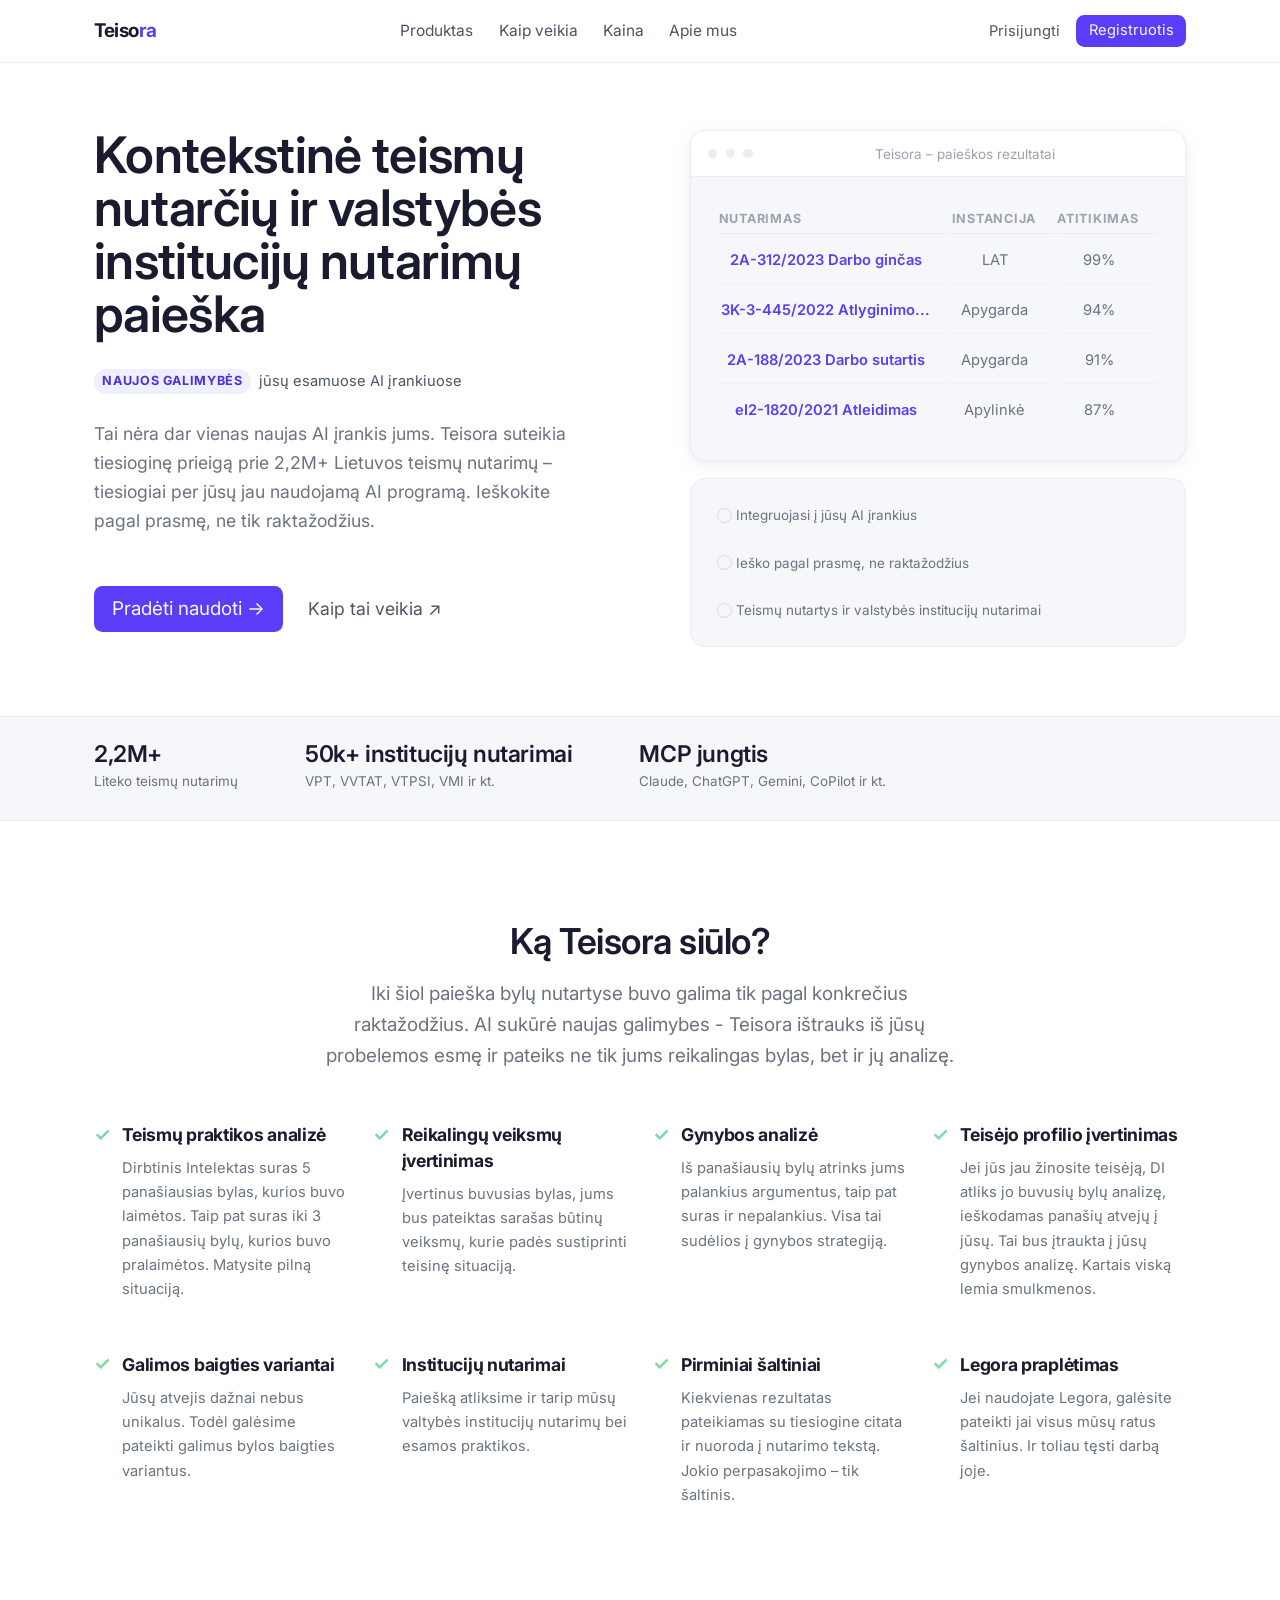
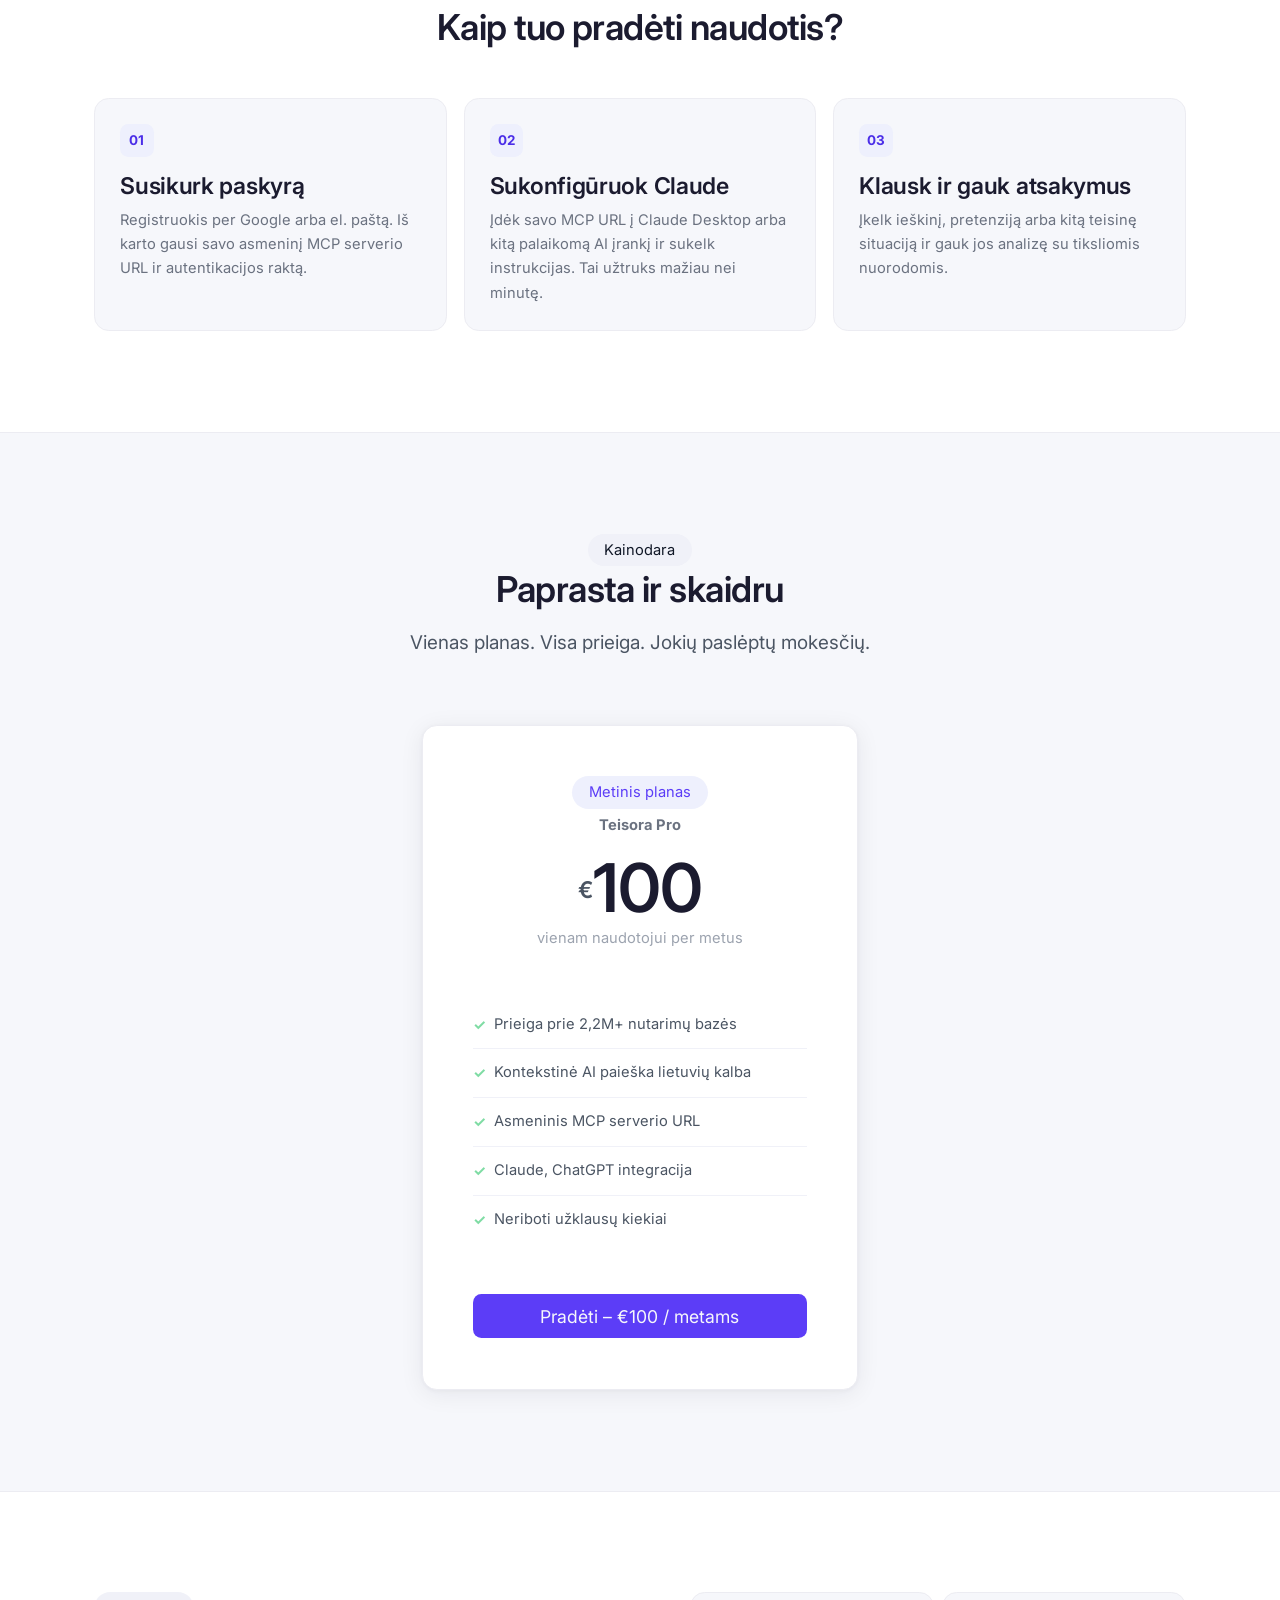
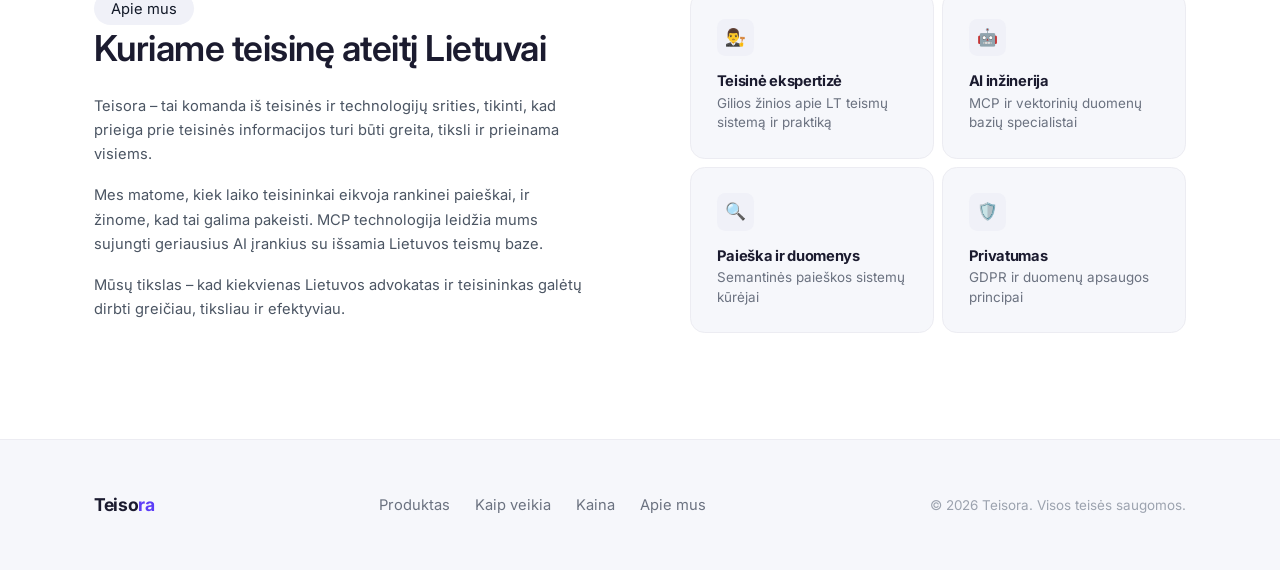
==== commit 3767e41f: "Update copy in features and steps sections Co-Authored-By: Claude Sonnet 4.6 <noreply@anthropic.com>" ====
--- a/index.html
+++ b/index.html
@@ -148,7 +148,7 @@
             <div class="feature-check">✓</div>
             <div>
                 <h4>Reikalingų veiksmų įvertinimas</h4>
-                <p>Įvertinus buvusias bylas, jums bus pateiktas sarašas būtinų veiksmų, kurie padės sustiprinti jūsų teisinę situaciją.</p>
+                <p>Įvertinus buvusias bylas, jums bus pateiktas sarašas būtinų veiksmų, kurie padės sustiprinti teisinę situaciją.</p>
             </div>
         </div>
       <div class="feature-item">
@@ -176,7 +176,7 @@
             <div class="feature-check">✓</div>
             <div>
                 <h4>Institucijų nutarimai</h4>
-                <p>Toku pačiu būdu paiešką atliksime ir tarip mūsų valtybės institucijų nutarimų bei esamos praktikos.</p>
+                <p>Paiešką atliksime ir tarip mūsų valtybės institucijų nutarimų bei esamos praktikos.</p>
             </div>
         </div>
       <div class="feature-item">
@@ -214,12 +214,12 @@
       <div class="step-card">
         <div class="step-num">02</div>
         <h4>Sukonfigūruok Claude</h4>
-        <p>Įdėk savo MCP URL į Claude Desktop arba kitą palaikomą AI įrankį. Tai užtrunka mažiau nei minutę.</p>
+        <p>Įdėk savo MCP URL į Claude Desktop arba kitą palaikomą AI įrankį ir sukelk instrukcijas. Tai užtruks mažiau nei minutę.</p>
       </div>
       <div class="step-card">
         <div class="step-num">03</div>
         <h4>Klausk ir gauk atsakymus</h4>
-        <p>Rašyk natūraliai: „Rask nutarimus dėl darbo ginčų" – ir gauk tikslias nuorodas su citatomis.</p>
+        <p>Įkelk ieškinį, pretenziją arba kitą teisinę situaciją ir gauk jos analizę su tiksliomis nuorodomis.</p>
       </div>
     </div>
 
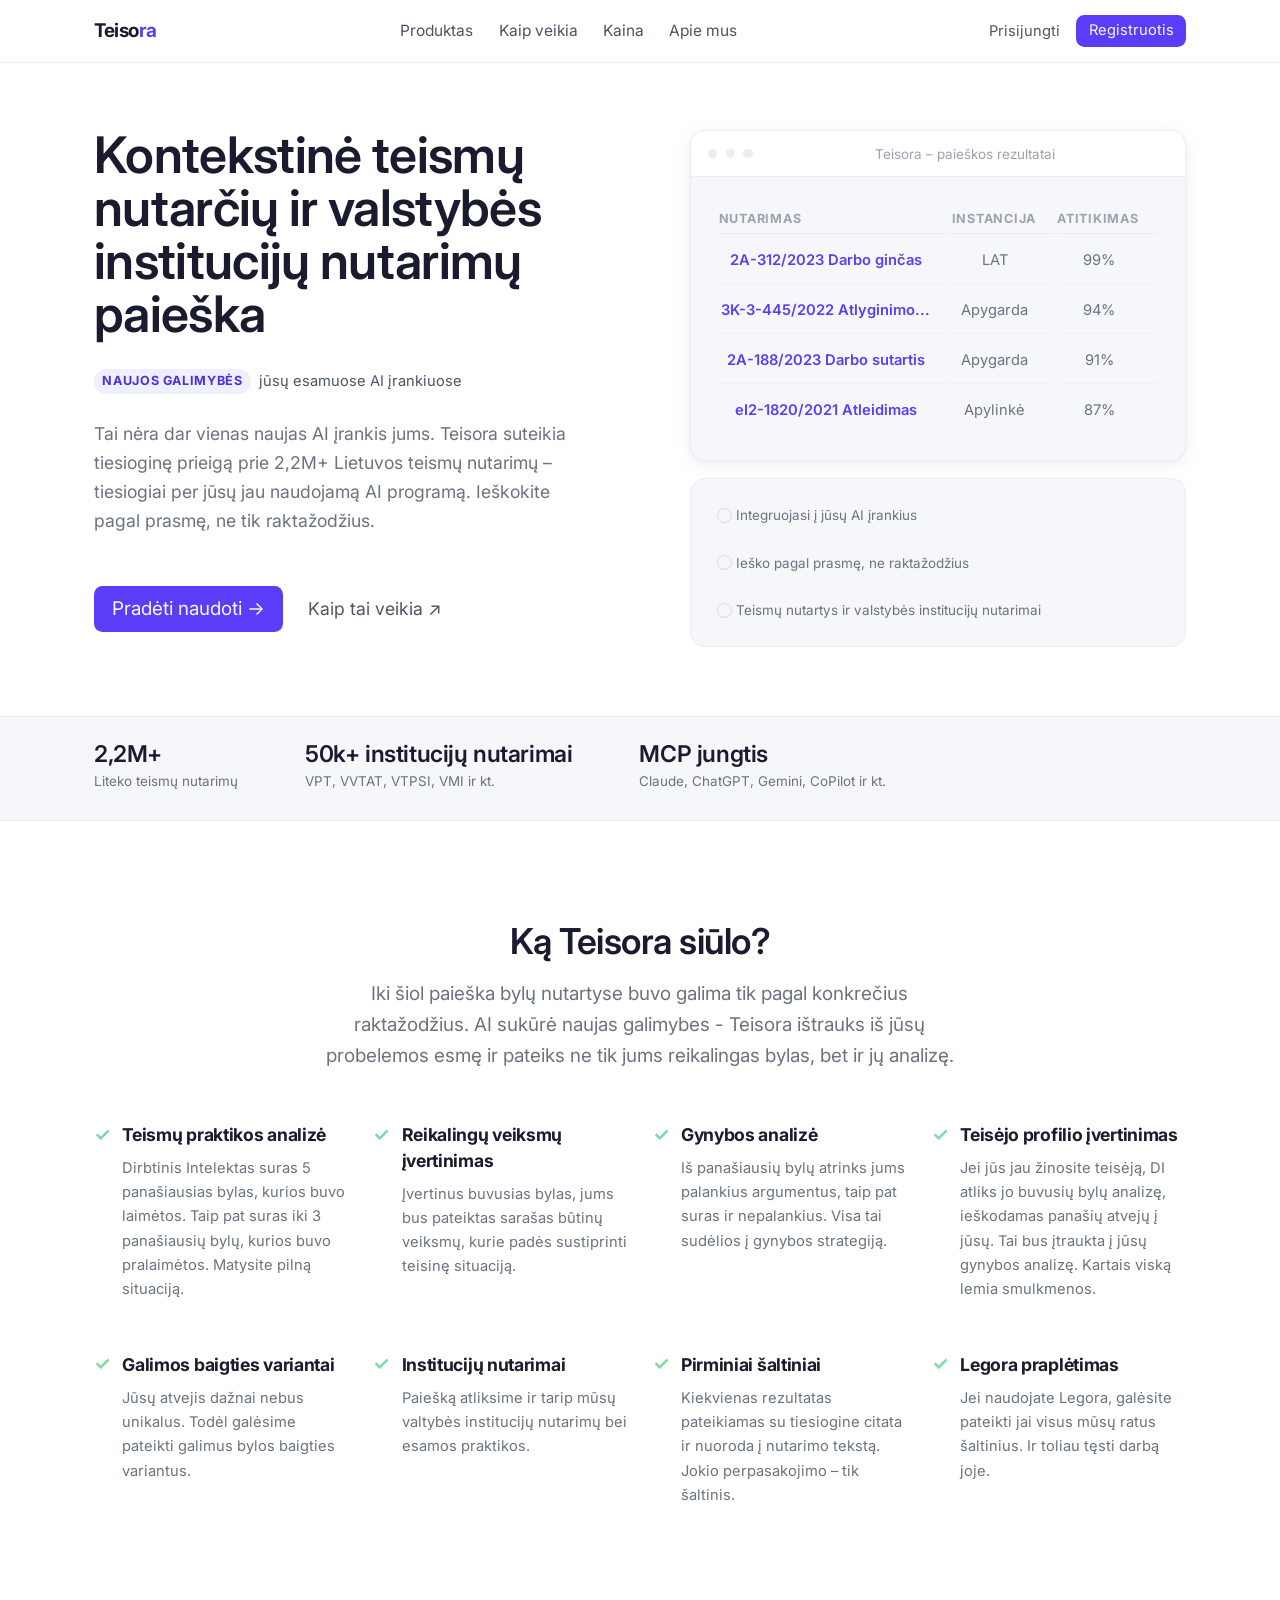
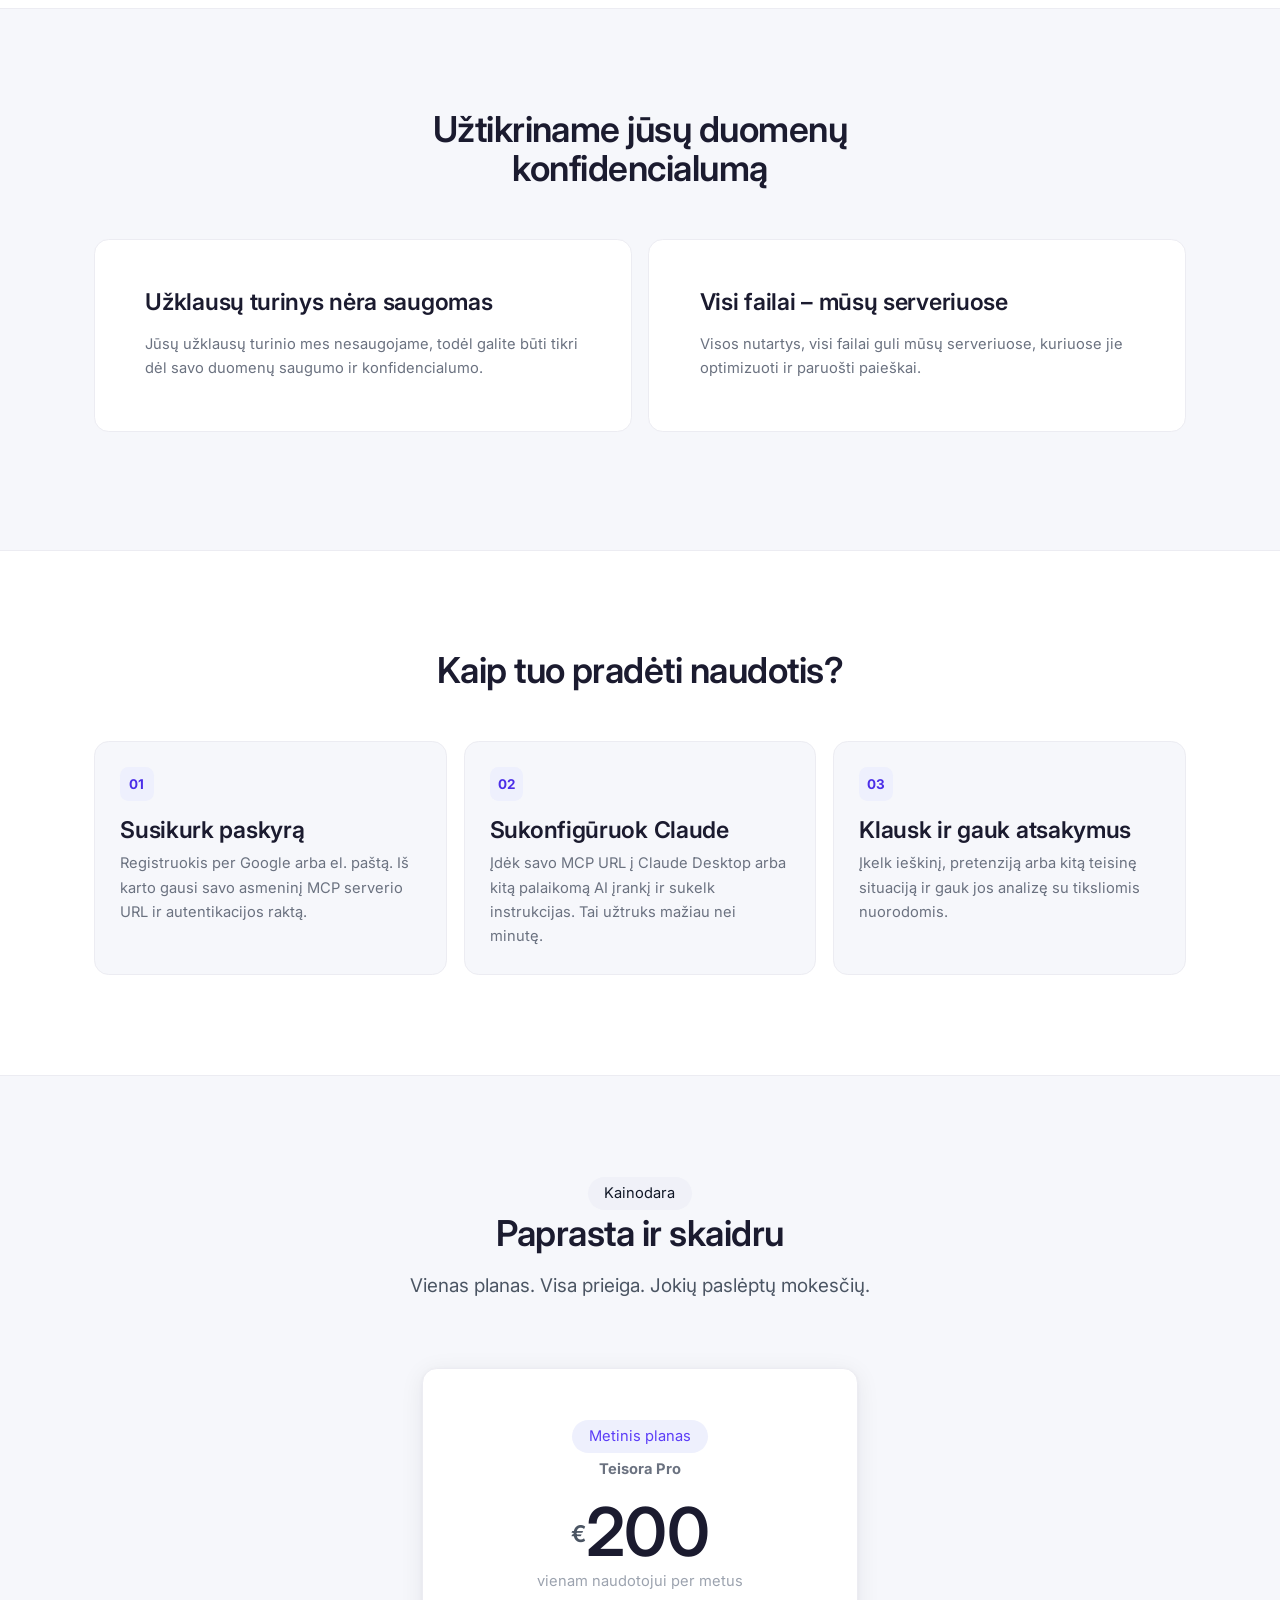
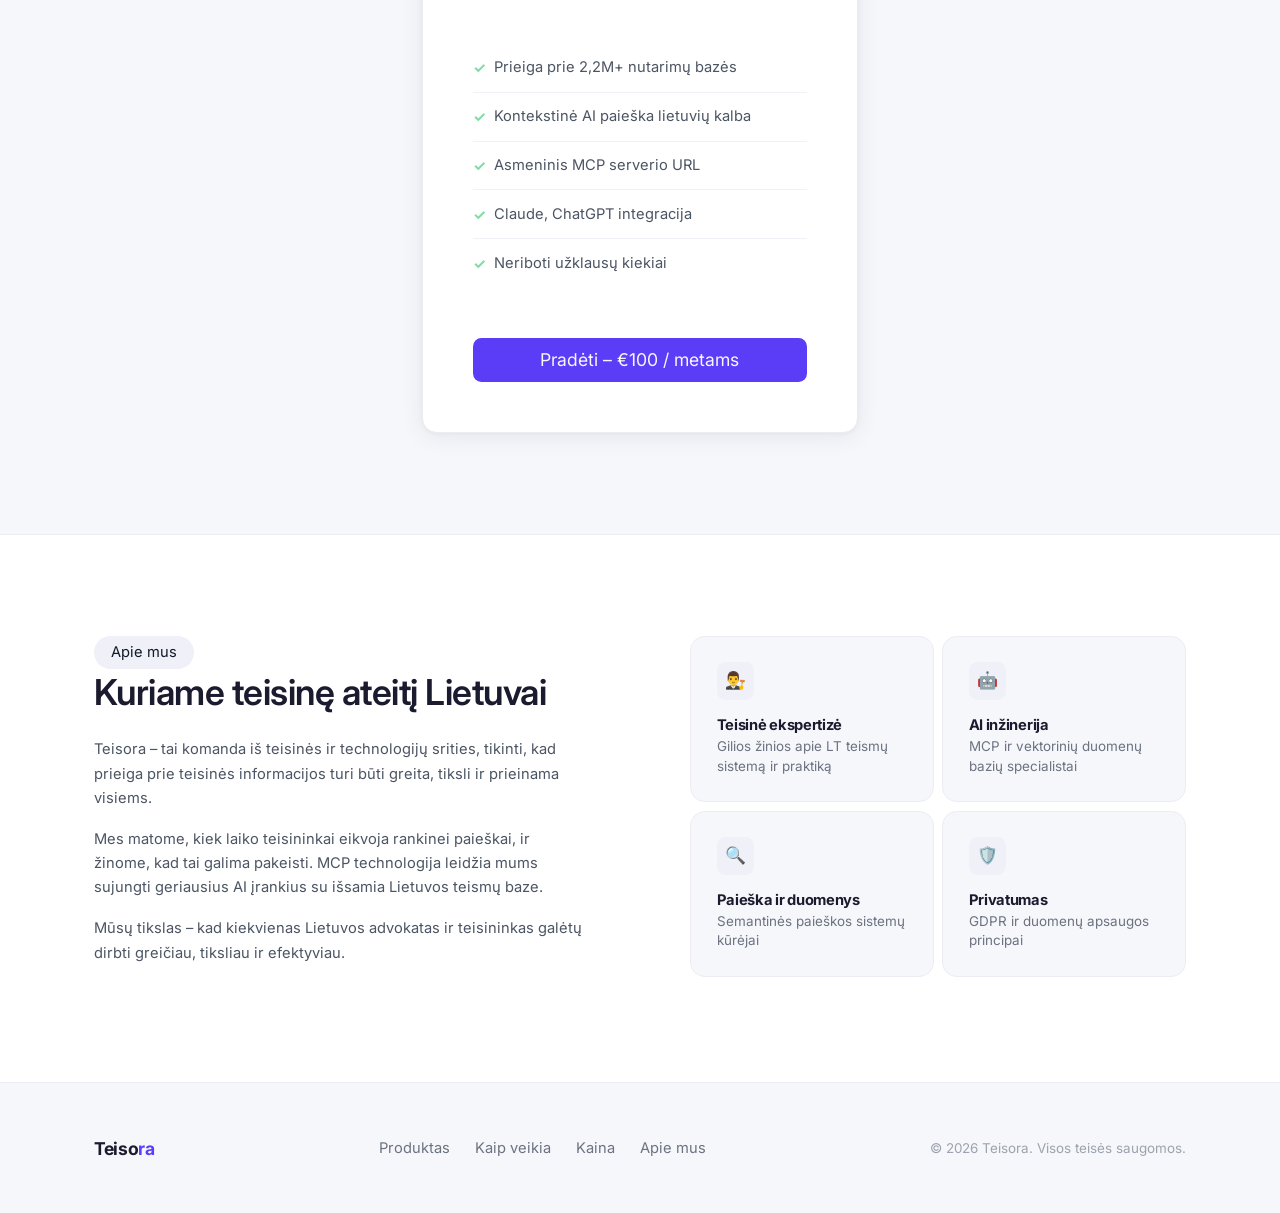
==== commit d978d81b: "Add privacy section and fix kaip-veikia top padding Co-Authored-By: Claude Sonnet 4.6 <noreply@anthr" ====
--- a/index.html
+++ b/index.html
@@ -197,6 +197,28 @@
 
   </div>
 </section>
+<!-- ═══ DUOMENŲ SAUGA ══════════════════════════════════════════════ -->
+<section class="alt">
+  <div class="rapper">
+
+    <div class="features-head">
+      <h2>Užtikriname jūsų duomenų konfidencialumą</h2>
+    </div>
+
+    <div class="two-col">
+      <div class="card">
+        <h4>Užklausų turinys nėra saugomas</h4>
+        <p>Jūsų užklausų turinio mes nesaugojame, todėl galite būti tikri dėl savo duomenų saugumo ir konfidencialumo.</p>
+      </div>
+      <div class="card">
+        <h4>Visi failai – mūsų serveriuose</h4>
+        <p>Visos nutartys, visi failai guli mūsų serveriuose, kuriuose jie optimizuoti ir paruošti paieškai.</p>
+      </div>
+    </div>
+
+  </div>
+</section>
+
 <!-- ═══ KAIP VEIKIA ═══════════════════════════════════════════════ -->
 <section id="kaip-veikia">
   <div class="rapper">
@@ -239,7 +261,7 @@
         <div class="badge-button alt">Metinis planas</div>
         <p class="plan-name">Teisora Pro</p>
         <div class="plan-price">
-          <span class="sym">€</span><span class="amt">100</span>
+          <span class="sym">€</span><span class="amt">200</span>
         </div>
         <p class="plan-period">vienam naudotojui per metus</p>
         <ul class="plan-list">
--- a/styles.css
+++ b/styles.css
@@ -417,7 +417,7 @@
 }
 
 /* ── HOW IT WORKS ─────────────────────────────── */
-#kaip-veikia { background: var(--gray-0); padding-top: 0; }
+#kaip-veikia { background: var(--gray-0); }
 .section-head { margin-bottom: var(--space-3x); }
 .section-head h2 { margin-bottom: var(--space-lg); }
 .section-head p { font-size: var(--font-size-lg); max-width: 34rem; }
@@ -447,6 +447,7 @@
 }
 .card.dark .card-label { color: var(--purple-5); }
 .card h3 { font-size: var(--font-size-h4); margin-bottom: var(--space-lg); }
+.card h4 { margin-bottom: var(--space-lg); }
 .card.dark h3 { color: var(--gray-1); }
 .card p { font-size: var(--font-size-sm); line-height: var(--leading); color: var(--gray-6); }
 .card.dark p { color: var(--gray-5); }
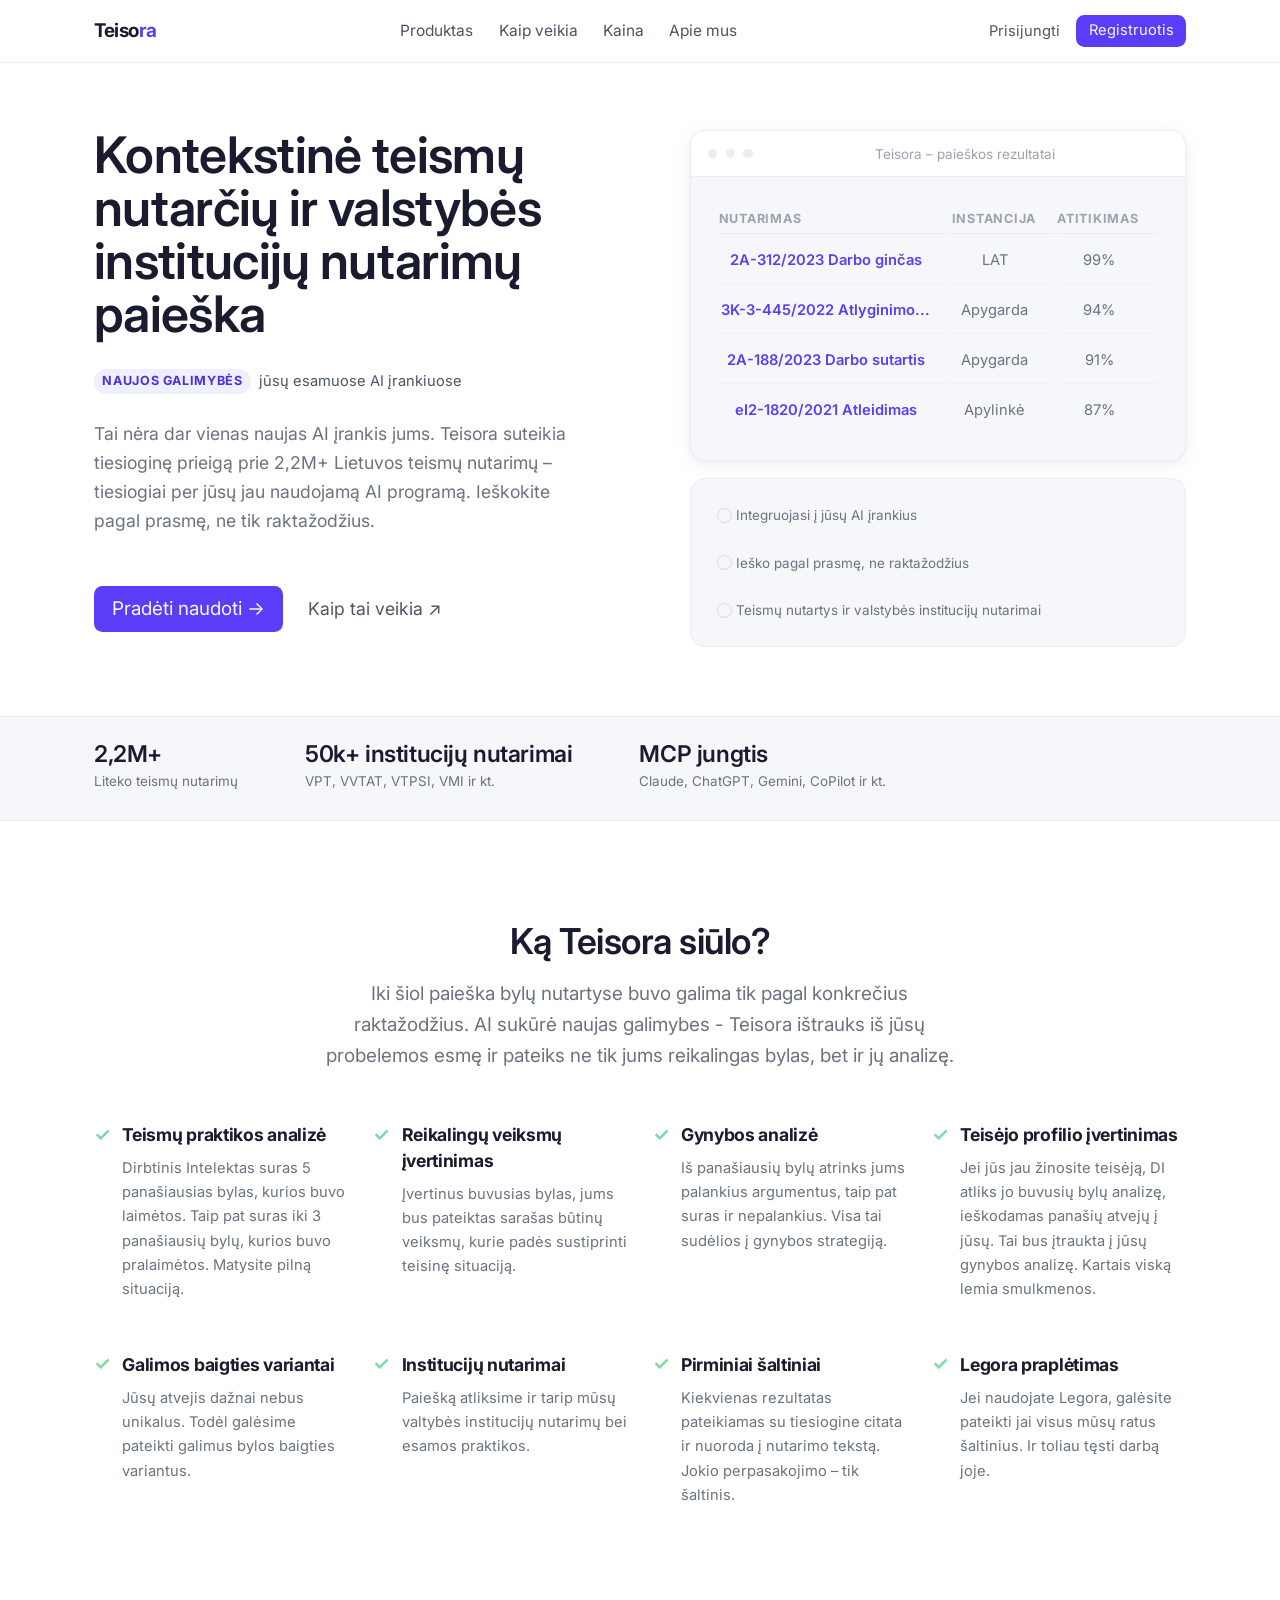
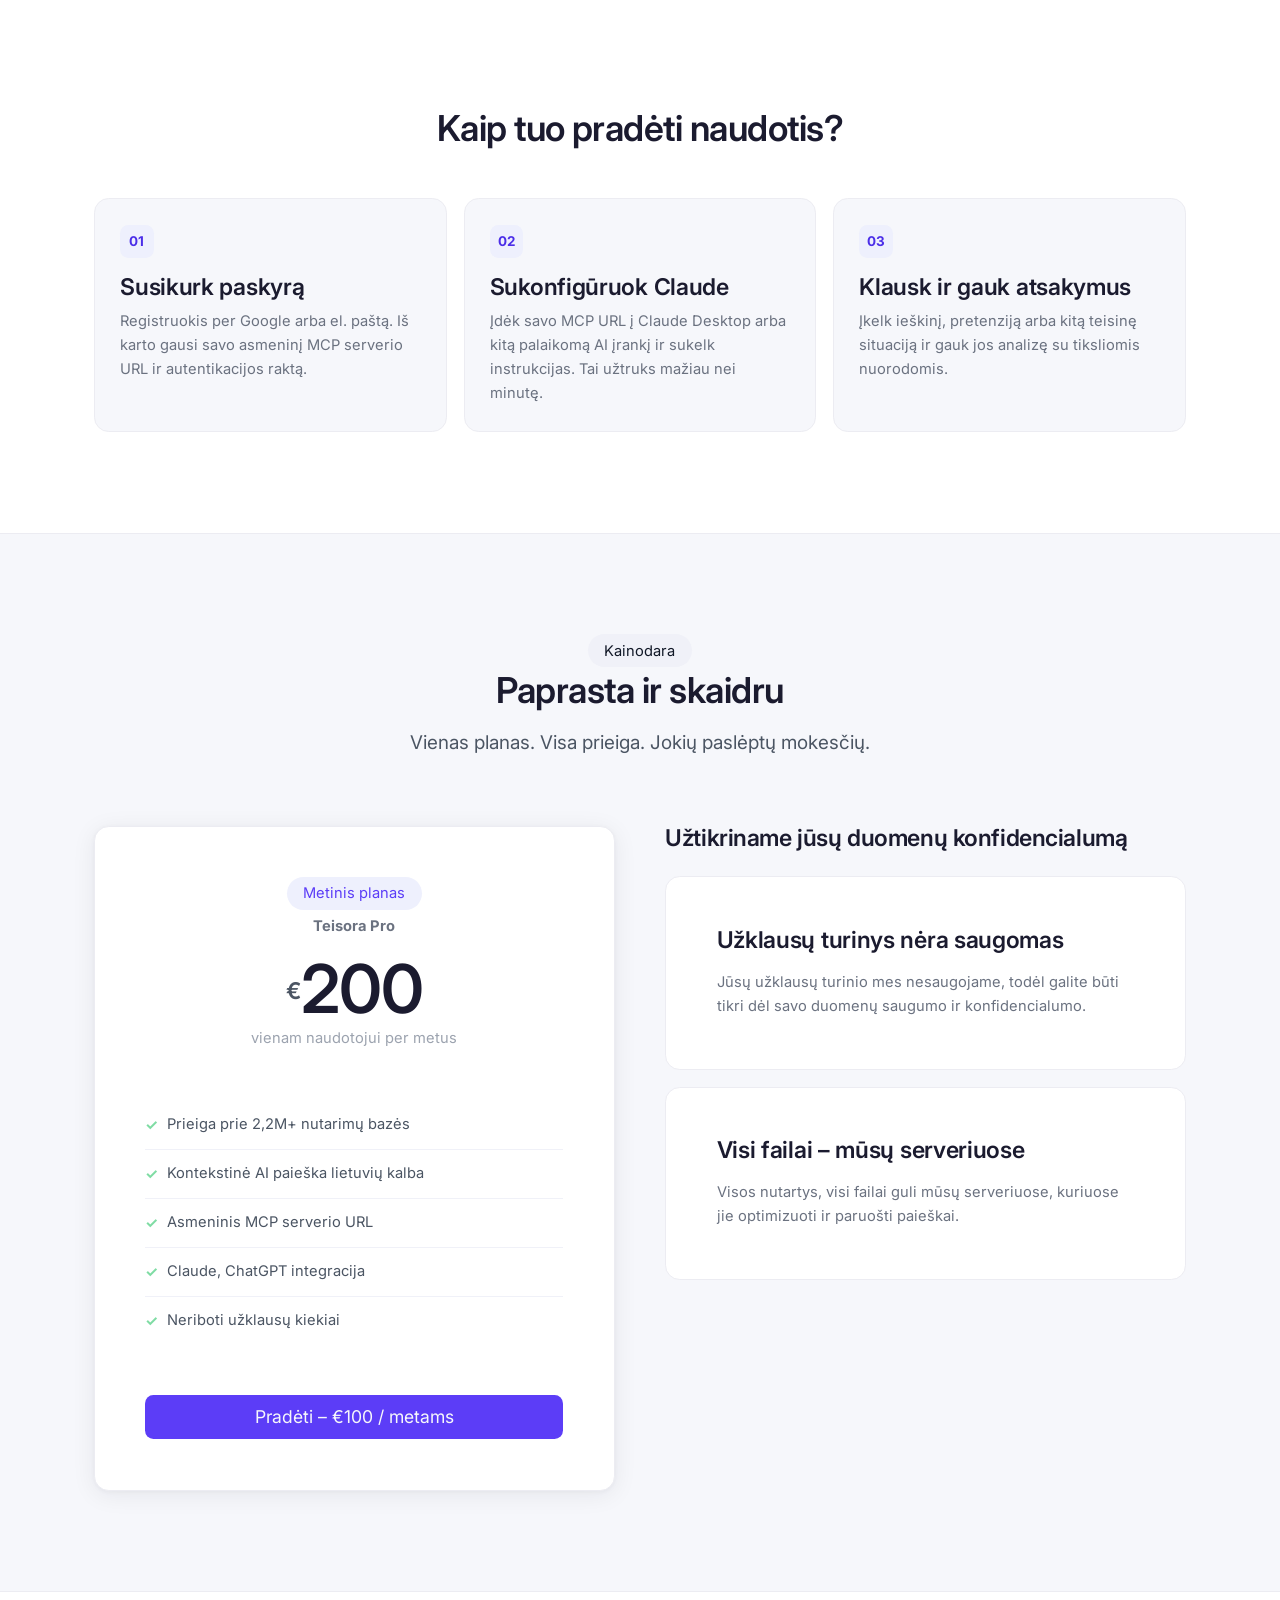
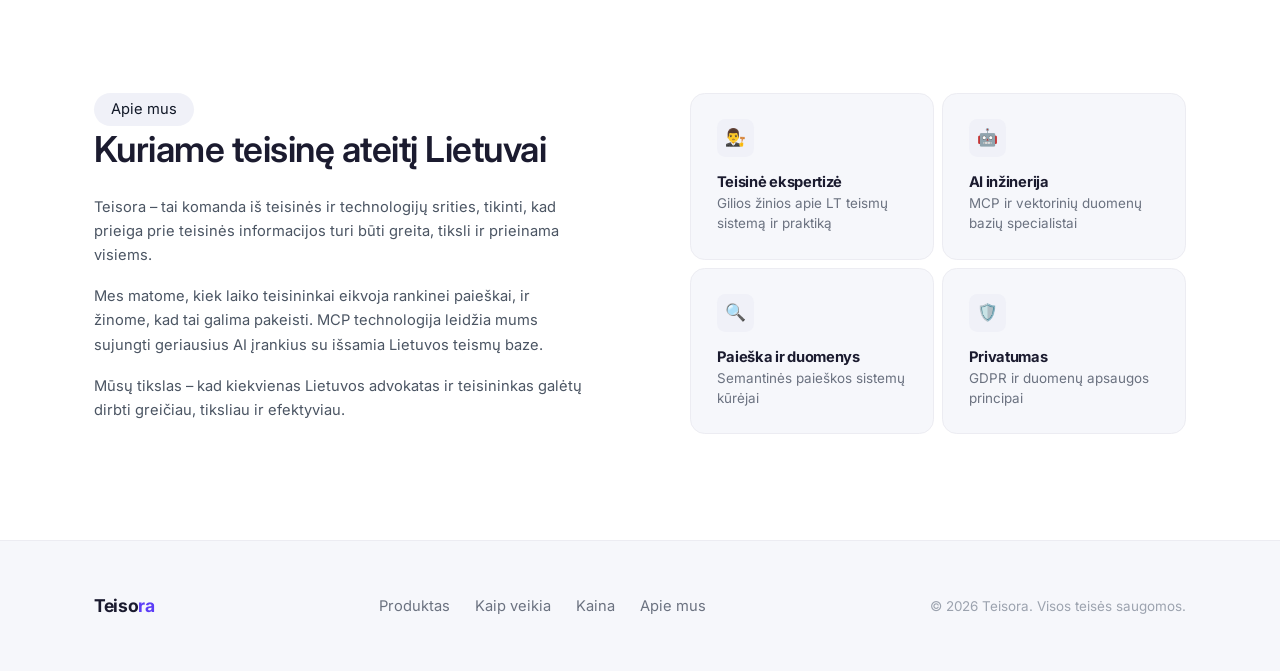
==== commit 0827f8ed: "Move privacy section into pricing layout and update instructions Co-Authored-By: Claude Sonnet 4.6 <" ====
--- a/index.html
+++ b/index.html
@@ -197,28 +197,6 @@
 
   </div>
 </section>
-<!-- ═══ DUOMENŲ SAUGA ══════════════════════════════════════════════ -->
-<section class="alt">
-  <div class="rapper">
-
-    <div class="features-head">
-      <h2>Užtikriname jūsų duomenų konfidencialumą</h2>
-    </div>
-
-    <div class="two-col">
-      <div class="card">
-        <h4>Užklausų turinys nėra saugomas</h4>
-        <p>Jūsų užklausų turinio mes nesaugojame, todėl galite būti tikri dėl savo duomenų saugumo ir konfidencialumo.</p>
-      </div>
-      <div class="card">
-        <h4>Visi failai – mūsų serveriuose</h4>
-        <p>Visos nutartys, visi failai guli mūsų serveriuose, kuriuose jie optimizuoti ir paruošti paieškai.</p>
-      </div>
-    </div>
-
-  </div>
-</section>
-
 <!-- ═══ KAIP VEIKIA ═══════════════════════════════════════════════ -->
 <section id="kaip-veikia">
   <div class="rapper">
@@ -256,7 +234,7 @@
       <h2>Paprasta ir skaidru</h2>
       <p style="margin:0 auto">Vienas planas. Visa prieiga. Jokių paslėptų mokesčių.</p>
     </div>
-    <div class="pricing-wrap">
+    <div class="pricing-grid">
       <div class="plan-card">
         <div class="badge-button alt">Metinis planas</div>
         <p class="plan-name">Teisora Pro</p>
@@ -272,6 +250,17 @@
           <li>Neriboti užklausų kiekiai</li>
         </ul>
         <a href="#registracija" class="button" style="display:block;width:100%;text-align:center">Pradėti – €100 / metams</a>
+      </div>
+      <div class="pricing-trust">
+        <h3>Užtikriname jūsų duomenų konfidencialumą</h3>
+        <div class="card">
+          <h4>Užklausų turinys nėra saugomas</h4>
+          <p>Jūsų užklausų turinio mes nesaugojame, todėl galite būti tikri dėl savo duomenų saugumo ir konfidencialumo.</p>
+        </div>
+        <div class="card">
+          <h4>Visi failai – mūsų serveriuose</h4>
+          <p>Visos nutartys, visi failai guli mūsų serveriuose, kuriuose jie optimizuoti ir paruošti paieškai.</p>
+        </div>
       </div>
     </div>
   </div>
--- a/styles.css
+++ b/styles.css
@@ -473,7 +473,22 @@
 
 /* ── PRICING ──────────────────────────────────── */
 #kaina { background: var(--gray-1); }
-.pricing-wrap { max-width: 26rem; margin: 0 auto; }
+
+.pricing-grid {
+  display: grid;
+  grid-template-columns: 1fr 1fr;
+  gap: var(--space-2x);
+  align-items: start;
+}
+
+.pricing-trust h3 {
+  font-size: var(--font-size-h4);
+  margin-bottom: var(--space-xl);
+}
+
+.pricing-trust .card { margin-bottom: var(--space-lg); }
+.pricing-trust .card:last-child { margin-bottom: 0; }
+
 .plan-card {
   background: var(--gray-0);
   border: var(--border-sm) solid var(--gray-3);
@@ -705,7 +720,7 @@
 
 /* ── RESPONSIVE ──────────────────────────────── */
 @media (max-width: 720px) {
-  .hero-grid, .two-col, .three-col, .about-grid, .team-grid, .features-grid { grid-template-columns: 1fr; }
+  .hero-grid, .two-col, .three-col, .about-grid, .team-grid, .features-grid, .pricing-grid { grid-template-columns: 1fr; }
   .hero-grid { gap: var(--space-2x); }
   .about-grid { gap: 2rem; }
   .morph-nav-items .morph-nav-link:not(:last-child) { display: none; }
